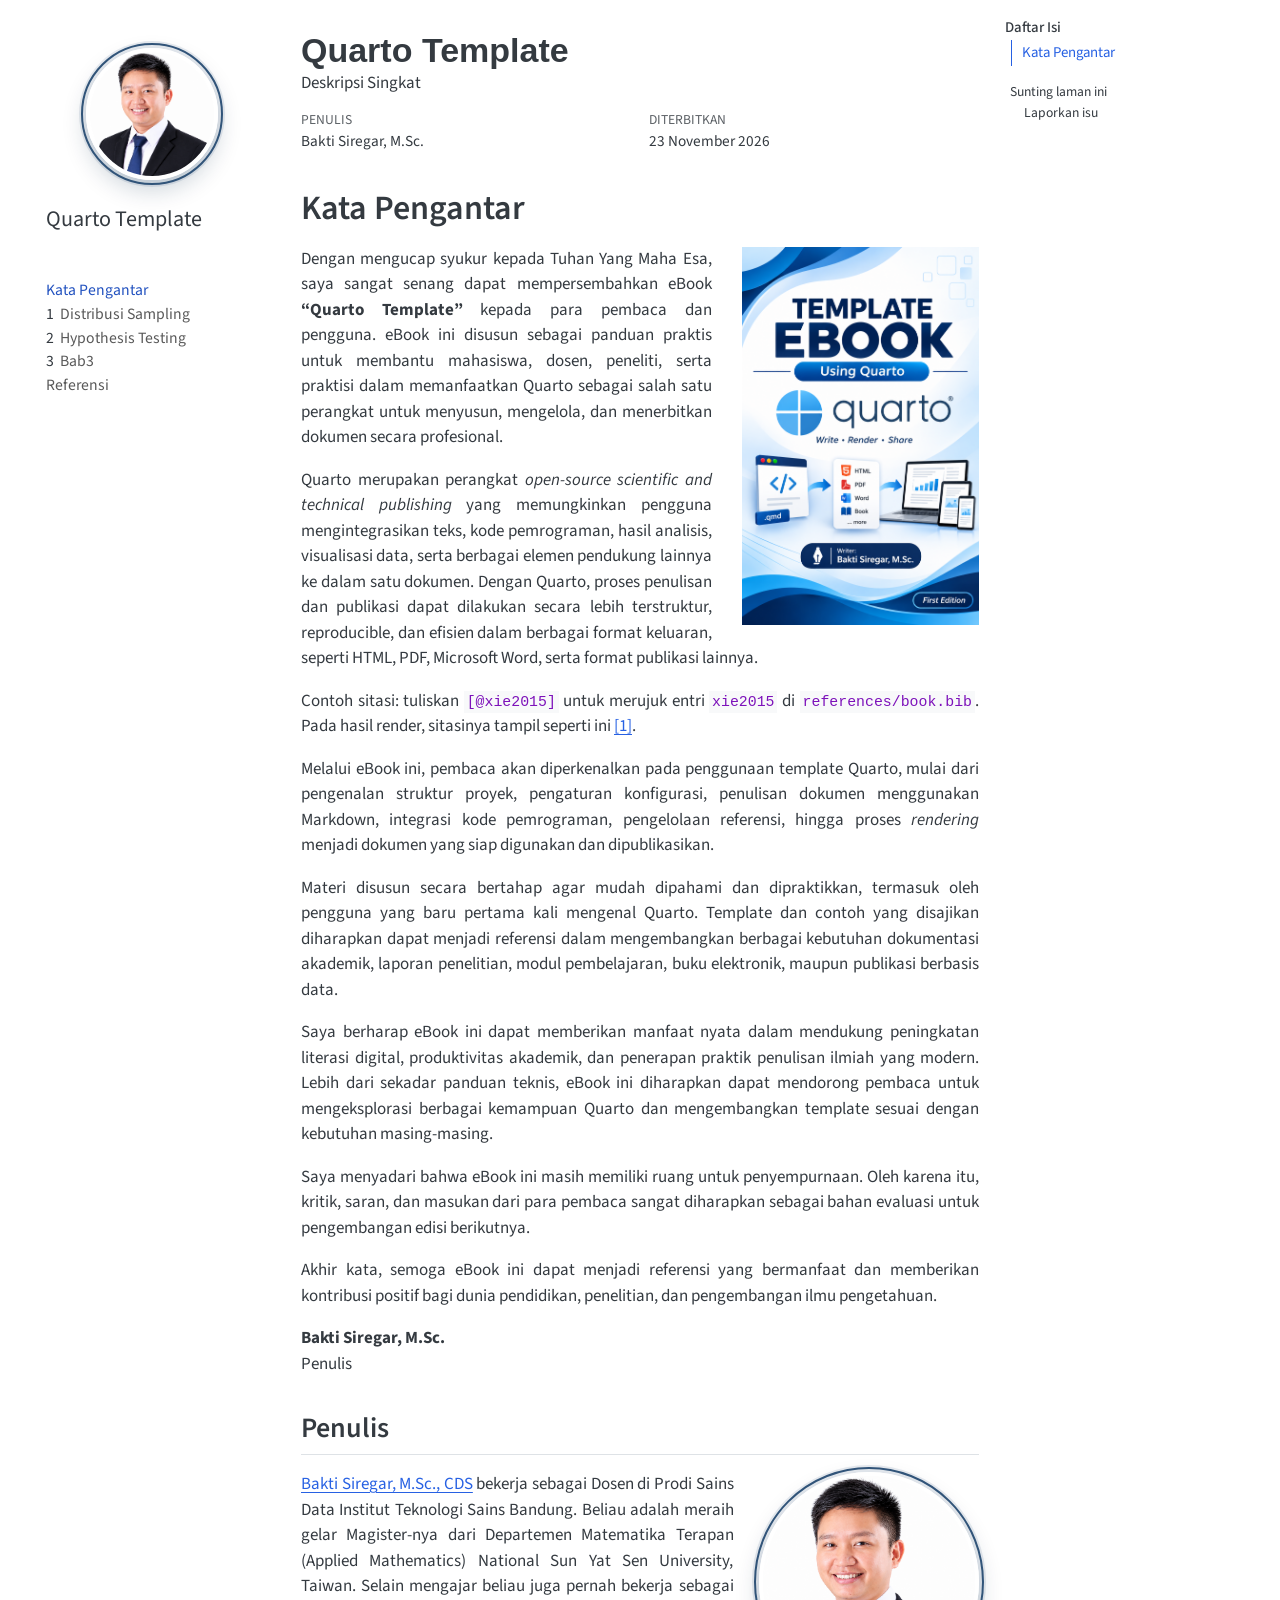
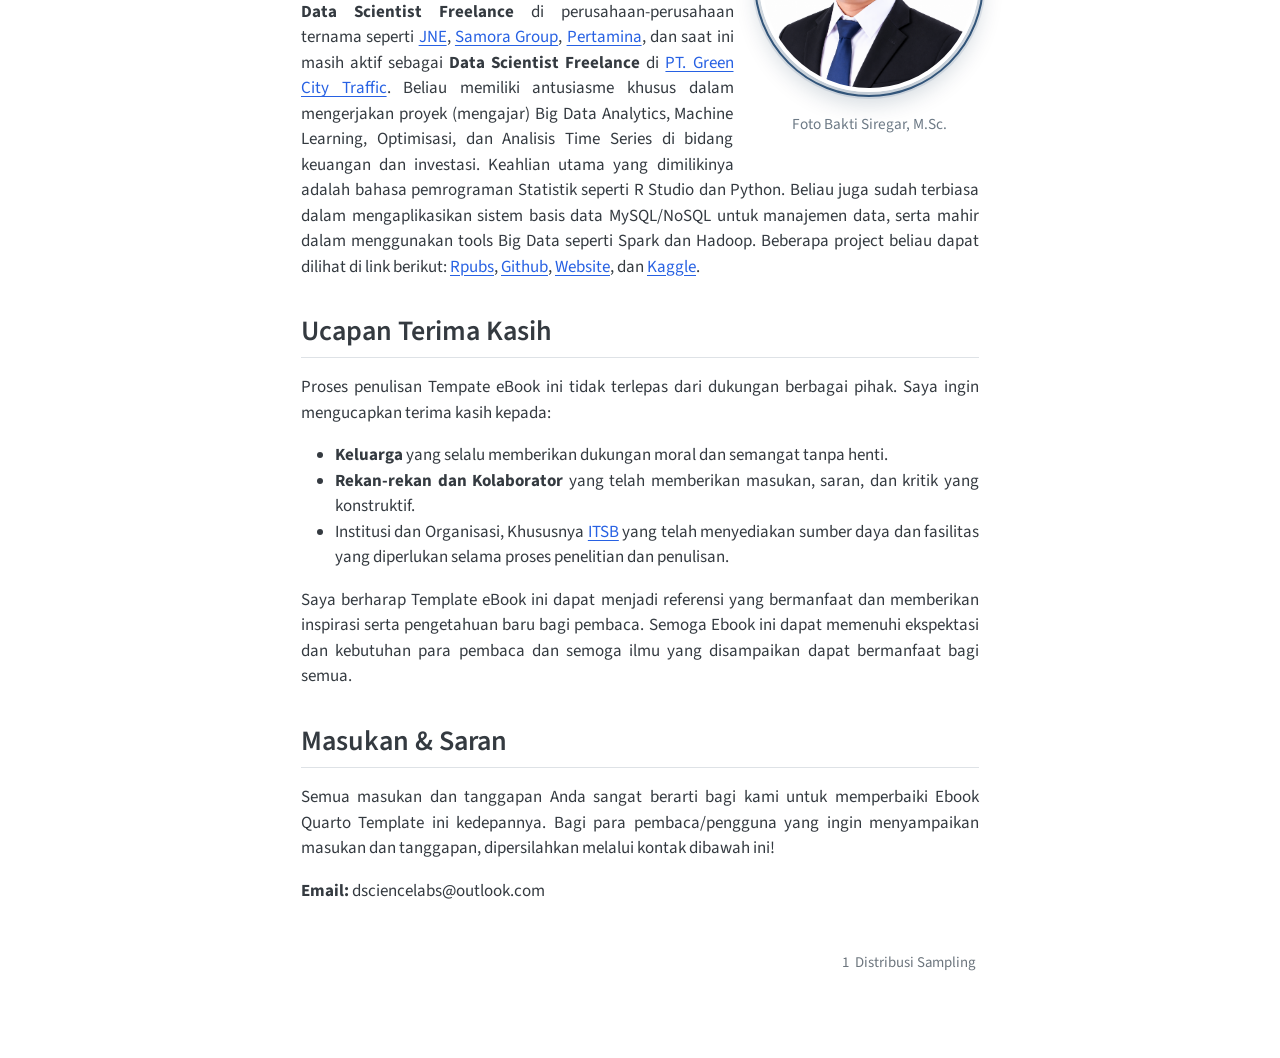
==== docs/index.html @ 9a5bd075 "Add EPUB download to sidebar Co-authored-by: Copilot <223556219+Copilot@users.noreply.github.com>" ====
<!DOCTYPE html>
<html xmlns="http://www.w3.org/1999/xhtml" lang="id" xml:lang="id"><head>

<meta charset="utf-8">
<meta name="generator" content="quarto-1.6.39">

<meta name="viewport" content="width=device-width, initial-scale=1.0, user-scalable=yes">

<meta name="author" content="Bakti Siregar, M.Sc.">
<meta name="dcterms.date" content="2026-11-23">
<meta name="description" content="Deskripsi Singkat">

<title>Quarto Template</title>
<style>
code{white-space: pre-wrap;}
span.smallcaps{font-variant: small-caps;}
div.columns{display: flex; gap: min(4vw, 1.5em);}
div.column{flex: auto; overflow-x: auto;}
div.hanging-indent{margin-left: 1.5em; text-indent: -1.5em;}
ul.task-list{list-style: none;}
ul.task-list li input[type="checkbox"] {
  width: 0.8em;
  margin: 0 0.8em 0.2em -1em; /* quarto-specific, see https://github.com/quarto-dev/quarto-cli/issues/4556 */ 
  vertical-align: middle;
}
/* CSS for citations */
div.csl-bib-body { }
div.csl-entry {
  clear: both;
  margin-bottom: 0em;
}
.hanging-indent div.csl-entry {
  margin-left:2em;
  text-indent:-2em;
}
div.csl-left-margin {
  min-width:2em;
  float:left;
}
div.csl-right-inline {
  margin-left:2em;
  padding-left:1em;
}
div.csl-indent {
  margin-left: 2em;
}</style>


<script src="site_libs/quarto-nav/quarto-nav.js"></script>
<script src="site_libs/quarto-nav/headroom.min.js"></script>
<script src="site_libs/clipboard/clipboard.min.js"></script>
<script src="site_libs/quarto-search/autocomplete.umd.js"></script>
<script src="site_libs/quarto-search/fuse.min.js"></script>
<script src="site_libs/quarto-search/quarto-search.js"></script>
<meta name="quarto:offset" content="./">
<link href="./chapters/bab-1.html" rel="next">
<script src="site_libs/quarto-html/quarto.js"></script>
<script src="site_libs/quarto-html/popper.min.js"></script>
<script src="site_libs/quarto-html/tippy.umd.min.js"></script>
<script src="site_libs/quarto-html/anchor.min.js"></script>
<link href="site_libs/quarto-html/tippy.css" rel="stylesheet">
<link href="site_libs/quarto-html/quarto-syntax-highlighting-e26003cea8cd680ca0c55a263523d882.css" rel="stylesheet" id="quarto-text-highlighting-styles">
<script src="site_libs/bootstrap/bootstrap.min.js"></script>
<link href="site_libs/bootstrap/bootstrap-icons.css" rel="stylesheet">
<link href="site_libs/bootstrap/bootstrap-626149efe8f5d16e1d391ba177679bf0.min.css" rel="stylesheet" append-hash="true" id="quarto-bootstrap" data-mode="light">
<script id="quarto-search-options" type="application/json">{
  "location": "sidebar",
  "copy-button": false,
  "collapse-after": 3,
  "panel-placement": "start",
  "type": "textbox",
  "limit": 50,
  "keyboard-shortcut": [
    "f",
    "/",
    "s"
  ],
  "show-item-context": false,
  "language": {
    "search-no-results-text": "Tidak ada hasil",
    "search-matching-documents-text": "dokumen cocok",
    "search-copy-link-title": "Salin tautan untuk mencari",
    "search-hide-matches-text": "Sembunyikan kecocokan lainnya",
    "search-more-match-text": "kecocokan lainnya di dokumen ini",
    "search-more-matches-text": "kecocokan lainnya di dokumen ini",
    "search-clear-button-title": "Hapus",
    "search-text-placeholder": "",
    "search-detached-cancel-button-title": "Batal",
    "search-submit-button-title": "Kirim",
    "search-label": "Mencari"
  }
}</script>
<style>html{ scroll-behavior: smooth; }</style>
<meta name="author" content="Bakti Siregar, M.Sc.">


<link rel="stylesheet" href="assets/style.css">
</head>

<body class="nav-sidebar floating">

<div id="quarto-search-results"></div>
  <header id="quarto-header" class="headroom fixed-top">
  <nav class="quarto-secondary-nav">
    <div class="container-fluid d-flex">
      <button type="button" class="quarto-btn-toggle btn" data-bs-toggle="collapse" role="button" data-bs-target=".quarto-sidebar-collapse-item" aria-controls="quarto-sidebar" aria-expanded="false" aria-label="Alihkan bilah sisi" onclick="if (window.quartoToggleHeadroom) { window.quartoToggleHeadroom(); }">
        <i class="bi bi-layout-text-sidebar-reverse"></i>
      </button>
        <nav class="quarto-page-breadcrumbs" aria-label="breadcrumb"><ol class="breadcrumb"><li class="breadcrumb-item"><a href="./index.html">Kata Pengantar</a></li></ol></nav>
        <a class="flex-grow-1" role="navigation" data-bs-toggle="collapse" data-bs-target=".quarto-sidebar-collapse-item" aria-controls="quarto-sidebar" aria-expanded="false" aria-label="Alihkan bilah sisi" onclick="if (window.quartoToggleHeadroom) { window.quartoToggleHeadroom(); }">      
        </a>
      <button type="button" class="btn quarto-search-button" aria-label="Mencari" onclick="window.quartoOpenSearch();">
        <i class="bi bi-search"></i>
      </button>
    </div>
  </nav>
</header>
<!-- content -->
<div id="quarto-content" class="quarto-container page-columns page-rows-contents page-layout-article">
<!-- sidebar -->
  <nav id="quarto-sidebar" class="sidebar collapse collapse-horizontal quarto-sidebar-collapse-item sidebar-navigation floating overflow-auto">
    <div class="pt-lg-2 mt-2 text-left sidebar-header">
    <div class="sidebar-title mb-0 py-0">
      <a href="./">Quarto Template</a> 
        <div class="sidebar-tools-main">
    <a href="https://github.com/pakardata1/ebook-template-quarto.git" title="Kode Sumber" class="quarto-navigation-tool px-1" aria-label="Kode Sumber"><i class="bi bi-github"></i></a>
    <div class="dropdown">
      <a href="" title="Download" id="quarto-navigation-tool-dropdown-0" class="quarto-navigation-tool dropdown-toggle px-1" data-bs-toggle="dropdown" aria-expanded="false" role="link" aria-label="Download"><i class="bi bi-download"></i></a>
      <ul class="dropdown-menu" aria-labelledby="quarto-navigation-tool-dropdown-0">
          <li>
            <a class="dropdown-item sidebar-tools-main-item" href="./Quarto-Template.pdf">
              <i class="bi bi-file-pdf pe-1"></i>
            Download PDF
            </a>
          </li>
          <li>
            <a class="dropdown-item sidebar-tools-main-item" href="./Quarto-Template.epub">
              <i class="bi bi-journal pe-1"></i>
            Download ePub
            </a>
          </li>
      </ul>
    </div>
</div>
    </div>
      </div>
        <div class="mt-2 flex-shrink-0 align-items-center">
        <div class="sidebar-search">
        <div id="quarto-search" class="" title="Mencari"></div>
        </div>
        </div>
    <div class="sidebar-menu-container"> 
    <ul class="list-unstyled mt-1">
        <li class="sidebar-item">
  <div class="sidebar-item-container"> 
  <a href="./index.html" class="sidebar-item-text sidebar-link active">
 <span class="menu-text">Kata Pengantar</span></a>
  </div>
</li>
        <li class="sidebar-item">
  <div class="sidebar-item-container"> 
  <a href="./chapters/bab-1.html" class="sidebar-item-text sidebar-link">
 <span class="menu-text"><span class="chapter-number">1</span>&nbsp; <span class="chapter-title">Distribusi Sampling</span></span></a>
  </div>
</li>
        <li class="sidebar-item">
  <div class="sidebar-item-container"> 
  <a href="./chapters/bab-2.html" class="sidebar-item-text sidebar-link">
 <span class="menu-text"><span class="chapter-number">2</span>&nbsp; <span class="chapter-title">Hypothesis Testing</span></span></a>
  </div>
</li>
        <li class="sidebar-item">
  <div class="sidebar-item-container"> 
  <a href="./chapters/bab-3.html" class="sidebar-item-text sidebar-link">
 <span class="menu-text"><span class="chapter-number">3</span>&nbsp; <span class="chapter-title">Bab3</span></span></a>
  </div>
</li>
        <li class="sidebar-item">
  <div class="sidebar-item-container"> 
  <a href="./references/referensi.html" class="sidebar-item-text sidebar-link">
 <span class="menu-text">Referensi</span></a>
  </div>
</li>
    </ul>
    </div>
</nav>
<div id="quarto-sidebar-glass" class="quarto-sidebar-collapse-item" data-bs-toggle="collapse" data-bs-target=".quarto-sidebar-collapse-item"></div>
<!-- margin-sidebar -->
    <div id="quarto-margin-sidebar" class="sidebar margin-sidebar">
        <nav id="TOC" role="doc-toc" class="toc-active">
    <h2 id="toc-title">Daftar Isi</h2>
   
  <ul>
  <li><a href="#kata-pengantar" id="toc-kata-pengantar" class="nav-link active" data-scroll-target="#kata-pengantar">Kata Pengantar</a>
  <ul class="collapse">
  <li><a href="#penulis" id="toc-penulis" class="nav-link" data-scroll-target="#penulis">Penulis</a></li>
  <li><a href="#ucapan-terima-kasih" id="toc-ucapan-terima-kasih" class="nav-link" data-scroll-target="#ucapan-terima-kasih">Ucapan Terima Kasih</a></li>
  <li><a href="#masukan-saran" id="toc-masukan-saran" class="nav-link" data-scroll-target="#masukan-saran">Masukan &amp; Saran</a></li>
  </ul></li>
  </ul>
<div class="toc-actions"><ul><li><a href="https://github.com/pakardata1/ebook-template-quarto.git/edit/main/index.qmd" class="toc-action"><i class="bi bi-github"></i>Sunting laman ini</a></li><li><a href="https://github.com/pakardata1/ebook-template-quarto.git/issues/new" class="toc-action"><i class="bi empty"></i>Laporkan isu</a></li></ul></div></nav>
    </div>
<!-- main -->
<main class="content" id="quarto-document-content">

<header id="title-block-header" class="quarto-title-block default">
<div class="quarto-title">
<h1 class="title">Quarto Template</h1>
</div>

<div>
  <div class="description">
    Deskripsi Singkat
  </div>
</div>


<div class="quarto-title-meta">

    <div>
    <div class="quarto-title-meta-heading">Penulis</div>
    <div class="quarto-title-meta-contents">
             <p>Bakti Siregar, M.Sc. </p>
          </div>
  </div>
    
    <div>
    <div class="quarto-title-meta-heading">Diterbitkan</div>
    <div class="quarto-title-meta-contents">
      <p class="date">23 November 2026</p>
    </div>
  </div>
  
    
  </div>
  


</header>



<section id="kata-pengantar" class="level1 unnumbered">
<h1 class="unnumbered">Kata Pengantar</h1><p><img src="images/Cover.png" title="Quarto Template" class="quarto-cover-image img-fluid"></p>
<p>Dengan mengucap syukur kepada Tuhan Yang Maha Esa, saya sangat senang dapat mempersembahkan eBook <strong>“Quarto Template”</strong> kepada para pembaca dan pengguna. eBook ini disusun sebagai panduan praktis untuk membantu mahasiswa, dosen, peneliti, serta praktisi dalam memanfaatkan Quarto sebagai salah satu perangkat untuk menyusun, mengelola, dan menerbitkan dokumen secara profesional.</p>
<p>Quarto merupakan perangkat <em>open-source scientific and technical publishing</em> yang memungkinkan pengguna mengintegrasikan teks, kode pemrograman, hasil analisis, visualisasi data, serta berbagai elemen pendukung lainnya ke dalam satu dokumen. Dengan Quarto, proses penulisan dan publikasi dapat dilakukan secara lebih terstruktur, reproducible, dan efisien dalam berbagai format keluaran, seperti HTML, PDF, Microsoft Word, serta format publikasi lainnya.</p>
<p>Contoh sitasi: tuliskan <code>[@xie2015]</code> untuk merujuk entri <code>xie2015</code> di <code>references/book.bib</code>. Pada hasil render, sitasinya tampil seperti ini <a href="./references/referensi.html#ref-xie2015"><span class="citation" data-cites="xie2015"><span>[1]</span></span></a>.</p>
<p>Melalui eBook ini, pembaca akan diperkenalkan pada penggunaan template Quarto, mulai dari pengenalan struktur proyek, pengaturan konfigurasi, penulisan dokumen menggunakan Markdown, integrasi kode pemrograman, pengelolaan referensi, hingga proses <em>rendering</em> menjadi dokumen yang siap digunakan dan dipublikasikan.</p>
<p>Materi disusun secara bertahap agar mudah dipahami dan dipraktikkan, termasuk oleh pengguna yang baru pertama kali mengenal Quarto. Template dan contoh yang disajikan diharapkan dapat menjadi referensi dalam mengembangkan berbagai kebutuhan dokumentasi akademik, laporan penelitian, modul pembelajaran, buku elektronik, maupun publikasi berbasis data.</p>
<p>Saya berharap eBook ini dapat memberikan manfaat nyata dalam mendukung peningkatan literasi digital, produktivitas akademik, dan penerapan praktik penulisan ilmiah yang modern. Lebih dari sekadar panduan teknis, eBook ini diharapkan dapat mendorong pembaca untuk mengeksplorasi berbagai kemampuan Quarto dan mengembangkan template sesuai dengan kebutuhan masing-masing.</p>
<p>Saya menyadari bahwa eBook ini masih memiliki ruang untuk penyempurnaan. Oleh karena itu, kritik, saran, dan masukan dari para pembaca sangat diharapkan sebagai bahan evaluasi untuk pengembangan edisi berikutnya.</p>
<p>Akhir kata, semoga eBook ini dapat menjadi referensi yang bermanfaat dan memberikan kontribusi positif bagi dunia pendidikan, penelitian, dan pengembangan ilmu pengetahuan.</p>
<p><strong>Bakti Siregar, M.Sc.</strong><br>
Penulis</p>
<section id="penulis" class="level2">
<h2 class="anchored" data-anchor-id="penulis">Penulis</h2>
<div class="quarto-figure quarto-figure-right">
<figure class="figure">
<p><img src="images/author/Bakti.png" class="author-portrait img-fluid figure-img" style="width:1.5in"></p>
<figcaption>Foto Bakti Siregar, M.Sc.</figcaption>
</figure>
</div>
<p><strong><a href="https://www.linkedin.com/in/dsciencelabs/">Bakti Siregar, M.Sc., CDS</a></strong> bekerja sebagai Dosen di Prodi Sains Data Institut Teknologi Sains Bandung. Beliau adalah meraih gelar Magister-nya dari Departemen Matematika Terapan (Applied Mathematics) National Sun Yat Sen University, Taiwan. Selain mengajar beliau juga pernah bekerja sebagai <strong>Data Scientist Freelance</strong> di perusahaan-perusahaan ternama seperti <a href="https://www.jne.co.id/id/beranda">JNE</a>, <a href="https://www.samoragroup.co.id/home/en">Samora Group</a>, <a href="https://www.pertamina.com/">Pertamina</a>, dan saat ini masih aktif sebagai <strong>Data Scientist Freelance</strong> di <a href="PT. Green City Traffic">PT. Green City Traffic</a>. Beliau memiliki antusiasme khusus dalam mengerjakan proyek (mengajar) Big Data Analytics, Machine Learning, Optimisasi, dan Analisis Time Series di bidang keuangan dan investasi. Keahlian utama yang dimilikinya adalah bahasa pemrograman Statistik seperti R Studio dan Python. Beliau juga sudah terbiasa dalam mengaplikasikan sistem basis data MySQL/NoSQL untuk manajemen data, serta mahir dalam menggunakan tools Big Data seperti Spark dan Hadoop. Beberapa project beliau dapat dilihat di link berikut: <a href="https://rpubs.com/dsciencelabs">Rpubs</a>, <a href="https://github.com/dsciencelabs">Github</a>, <a href="https://dsciencelabs.github.io/web/index.html">Website</a>, dan <a href="https://www.kaggle.com/baktisiregar/code">Kaggle</a>.</p>
</section>
<section id="ucapan-terima-kasih" class="level2">
<h2 class="anchored" data-anchor-id="ucapan-terima-kasih">Ucapan Terima Kasih</h2>
<p>Proses penulisan Tempate eBook ini tidak terlepas dari dukungan berbagai pihak. Saya ingin mengucapkan terima kasih kepada:</p>
<ul>
<li><strong>Keluarga</strong> yang selalu memberikan dukungan moral dan semangat tanpa henti.</li>
<li><strong>Rekan-rekan dan Kolaborator</strong> yang telah memberikan masukan, saran, dan kritik yang konstruktif.</li>
<li>Institusi dan Organisasi, Khususnya <strong><a href="https://itsb.ac.id/">ITSB</a></strong> yang telah menyediakan sumber daya dan fasilitas yang diperlukan selama proses penelitian dan penulisan.</li>
</ul>
<p>Saya berharap Template eBook ini dapat menjadi referensi yang bermanfaat dan memberikan inspirasi serta pengetahuan baru bagi pembaca. Semoga Ebook ini dapat memenuhi ekspektasi dan kebutuhan para pembaca dan semoga ilmu yang disampaikan dapat bermanfaat bagi semua.</p>
</section>
<section id="masukan-saran" class="level2">
<h2 class="anchored" data-anchor-id="masukan-saran">Masukan &amp; Saran</h2>
<p>Semua masukan dan tanggapan Anda sangat berarti bagi kami untuk memperbaiki Ebook Quarto Template ini kedepannya. Bagi para pembaca/pengguna yang ingin menyampaikan masukan dan tanggapan, dipersilahkan melalui kontak dibawah ini!</p>
<p><strong>Email:</strong> dsciencelabs@outlook.com</p>


<div id="refs" class="references csl-bib-body" data-entry-spacing="0" role="list" style="display: none">
<div id="ref-xie2015" class="csl-entry" role="listitem">
<div class="csl-left-margin">[1] </div><div class="csl-right-inline">Y. Xie, <em><a href="http://yihui.name/knitr/">Dynamic Documents with <span>R</span> and knitr</a></em>, 2nd ed. Boca Raton, Florida: Chapman; Hall/CRC, 2015.</div>
</div>
</div>
</section>
</section>

</main> <!-- /main -->
<script id="quarto-html-after-body" type="application/javascript">
window.document.addEventListener("DOMContentLoaded", function (event) {
  const toggleBodyColorMode = (bsSheetEl) => {
    const mode = bsSheetEl.getAttribute("data-mode");
    const bodyEl = window.document.querySelector("body");
    if (mode === "dark") {
      bodyEl.classList.add("quarto-dark");
      bodyEl.classList.remove("quarto-light");
    } else {
      bodyEl.classList.add("quarto-light");
      bodyEl.classList.remove("quarto-dark");
    }
  }
  const toggleBodyColorPrimary = () => {
    const bsSheetEl = window.document.querySelector("link#quarto-bootstrap");
    if (bsSheetEl) {
      toggleBodyColorMode(bsSheetEl);
    }
  }
  toggleBodyColorPrimary();  
  const icon = "";
  const anchorJS = new window.AnchorJS();
  anchorJS.options = {
    placement: 'right',
    icon: icon
  };
  anchorJS.add('.anchored');
  const isCodeAnnotation = (el) => {
    for (const clz of el.classList) {
      if (clz.startsWith('code-annotation-')) {                     
        return true;
      }
    }
    return false;
  }
  const onCopySuccess = function(e) {
    // button target
    const button = e.trigger;
    // don't keep focus
    button.blur();
    // flash "checked"
    button.classList.add('code-copy-button-checked');
    var currentTitle = button.getAttribute("title");
    button.setAttribute("title", "Disalin!");
    let tooltip;
    if (window.bootstrap) {
      button.setAttribute("data-bs-toggle", "tooltip");
      button.setAttribute("data-bs-placement", "left");
      button.setAttribute("data-bs-title", "Disalin!");
      tooltip = new bootstrap.Tooltip(button, 
        { trigger: "manual", 
          customClass: "code-copy-button-tooltip",
          offset: [0, -8]});
      tooltip.show();    
    }
    setTimeout(function() {
      if (tooltip) {
        tooltip.hide();
        button.removeAttribute("data-bs-title");
        button.removeAttribute("data-bs-toggle");
        button.removeAttribute("data-bs-placement");
      }
      button.setAttribute("title", currentTitle);
      button.classList.remove('code-copy-button-checked');
    }, 1000);
    // clear code selection
    e.clearSelection();
  }
  const getTextToCopy = function(trigger) {
      const codeEl = trigger.previousElementSibling.cloneNode(true);
      for (const childEl of codeEl.children) {
        if (isCodeAnnotation(childEl)) {
          childEl.remove();
        }
      }
      return codeEl.innerText;
  }
  const clipboard = new window.ClipboardJS('.code-copy-button:not([data-in-quarto-modal])', {
    text: getTextToCopy
  });
  clipboard.on('success', onCopySuccess);
  if (window.document.getElementById('quarto-embedded-source-code-modal')) {
    const clipboardModal = new window.ClipboardJS('.code-copy-button[data-in-quarto-modal]', {
      text: getTextToCopy,
      container: window.document.getElementById('quarto-embedded-source-code-modal')
    });
    clipboardModal.on('success', onCopySuccess);
  }
    var localhostRegex = new RegExp(/^(?:http|https):\/\/localhost\:?[0-9]*\//);
    var mailtoRegex = new RegExp(/^mailto:/);
      var filterRegex = new RegExp('/' + window.location.host + '/');
    var isInternal = (href) => {
        return filterRegex.test(href) || localhostRegex.test(href) || mailtoRegex.test(href);
    }
    // Inspect non-navigation links and adorn them if external
 	var links = window.document.querySelectorAll('a[href]:not(.nav-link):not(.navbar-brand):not(.toc-action):not(.sidebar-link):not(.sidebar-item-toggle):not(.pagination-link):not(.no-external):not([aria-hidden]):not(.dropdown-item):not(.quarto-navigation-tool):not(.about-link)');
    for (var i=0; i<links.length; i++) {
      const link = links[i];
      if (!isInternal(link.href)) {
        // undo the damage that might have been done by quarto-nav.js in the case of
        // links that we want to consider external
        if (link.dataset.originalHref !== undefined) {
          link.href = link.dataset.originalHref;
        }
          // target, if specified
          link.setAttribute("target", "_blank");
          if (link.getAttribute("rel") === null) {
            link.setAttribute("rel", "noopener");
          }
      }
    }
  function tippyHover(el, contentFn, onTriggerFn, onUntriggerFn) {
    const config = {
      allowHTML: true,
      maxWidth: 500,
      delay: 100,
      arrow: false,
      appendTo: function(el) {
          return el.parentElement;
      },
      interactive: true,
      interactiveBorder: 10,
      theme: 'quarto',
      placement: 'bottom-start',
    };
    if (contentFn) {
      config.content = contentFn;
    }
    if (onTriggerFn) {
      config.onTrigger = onTriggerFn;
    }
    if (onUntriggerFn) {
      config.onUntrigger = onUntriggerFn;
    }
    window.tippy(el, config); 
  }
  const noterefs = window.document.querySelectorAll('a[role="doc-noteref"]');
  for (var i=0; i<noterefs.length; i++) {
    const ref = noterefs[i];
    tippyHover(ref, function() {
      // use id or data attribute instead here
      let href = ref.getAttribute('data-footnote-href') || ref.getAttribute('href');
      try { href = new URL(href).hash; } catch {}
      const id = href.replace(/^#\/?/, "");
      const note = window.document.getElementById(id);
      if (note) {
        return note.innerHTML;
      } else {
        return "";
      }
    });
  }
  const xrefs = window.document.querySelectorAll('a.quarto-xref');
  const processXRef = (id, note) => {
    // Strip column container classes
    const stripColumnClz = (el) => {
      el.classList.remove("page-full", "page-columns");
      if (el.children) {
        for (const child of el.children) {
          stripColumnClz(child);
        }
      }
    }
    stripColumnClz(note)
    if (id === null || id.startsWith('sec-')) {
      // Special case sections, only their first couple elements
      const container = document.createElement("div");
      if (note.children && note.children.length > 2) {
        container.appendChild(note.children[0].cloneNode(true));
        for (let i = 1; i < note.children.length; i++) {
          const child = note.children[i];
          if (child.tagName === "P" && child.innerText === "") {
            continue;
          } else {
            container.appendChild(child.cloneNode(true));
            break;
          }
        }
        if (window.Quarto?.typesetMath) {
          window.Quarto.typesetMath(container);
        }
        return container.innerHTML
      } else {
        if (window.Quarto?.typesetMath) {
          window.Quarto.typesetMath(note);
        }
        return note.innerHTML;
      }
    } else {
      // Remove any anchor links if they are present
      const anchorLink = note.querySelector('a.anchorjs-link');
      if (anchorLink) {
        anchorLink.remove();
      }
      if (window.Quarto?.typesetMath) {
        window.Quarto.typesetMath(note);
      }
      if (note.classList.contains("callout")) {
        return note.outerHTML;
      } else {
        return note.innerHTML;
      }
    }
  }
  for (var i=0; i<xrefs.length; i++) {
    const xref = xrefs[i];
    tippyHover(xref, undefined, function(instance) {
      instance.disable();
      let url = xref.getAttribute('href');
      let hash = undefined; 
      if (url.startsWith('#')) {
        hash = url;
      } else {
        try { hash = new URL(url).hash; } catch {}
      }
      if (hash) {
        const id = hash.replace(/^#\/?/, "");
        const note = window.document.getElementById(id);
        if (note !== null) {
          try {
            const html = processXRef(id, note.cloneNode(true));
            instance.setContent(html);
          } finally {
            instance.enable();
            instance.show();
          }
        } else {
          // See if we can fetch this
          fetch(url.split('#')[0])
          .then(res => res.text())
          .then(html => {
            const parser = new DOMParser();
            const htmlDoc = parser.parseFromString(html, "text/html");
            const note = htmlDoc.getElementById(id);
            if (note !== null) {
              const html = processXRef(id, note);
              instance.setContent(html);
            } 
          }).finally(() => {
            instance.enable();
            instance.show();
          });
        }
      } else {
        // See if we can fetch a full url (with no hash to target)
        // This is a special case and we should probably do some content thinning / targeting
        fetch(url)
        .then(res => res.text())
        .then(html => {
          const parser = new DOMParser();
          const htmlDoc = parser.parseFromString(html, "text/html");
          const note = htmlDoc.querySelector('main.content');
          if (note !== null) {
            // This should only happen for chapter cross references
            // (since there is no id in the URL)
            // remove the first header
            if (note.children.length > 0 && note.children[0].tagName === "HEADER") {
              note.children[0].remove();
            }
            const html = processXRef(null, note);
            instance.setContent(html);
          } 
        }).finally(() => {
          instance.enable();
          instance.show();
        });
      }
    }, function(instance) {
    });
  }
      let selectedAnnoteEl;
      const selectorForAnnotation = ( cell, annotation) => {
        let cellAttr = 'data-code-cell="' + cell + '"';
        let lineAttr = 'data-code-annotation="' +  annotation + '"';
        const selector = 'span[' + cellAttr + '][' + lineAttr + ']';
        return selector;
      }
      const selectCodeLines = (annoteEl) => {
        const doc = window.document;
        const targetCell = annoteEl.getAttribute("data-target-cell");
        const targetAnnotation = annoteEl.getAttribute("data-target-annotation");
        const annoteSpan = window.document.querySelector(selectorForAnnotation(targetCell, targetAnnotation));
        const lines = annoteSpan.getAttribute("data-code-lines").split(",");
        const lineIds = lines.map((line) => {
          return targetCell + "-" + line;
        })
        let top = null;
        let height = null;
        let parent = null;
        if (lineIds.length > 0) {
            //compute the position of the single el (top and bottom and make a div)
            const el = window.document.getElementById(lineIds[0]);
            top = el.offsetTop;
            height = el.offsetHeight;
            parent = el.parentElement.parentElement;
          if (lineIds.length > 1) {
            const lastEl = window.document.getElementById(lineIds[lineIds.length - 1]);
            const bottom = lastEl.offsetTop + lastEl.offsetHeight;
            height = bottom - top;
          }
          if (top !== null && height !== null && parent !== null) {
            // cook up a div (if necessary) and position it 
            let div = window.document.getElementById("code-annotation-line-highlight");
            if (div === null) {
              div = window.document.createElement("div");
              div.setAttribute("id", "code-annotation-line-highlight");
              div.style.position = 'absolute';
              parent.appendChild(div);
            }
            div.style.top = top - 2 + "px";
            div.style.height = height + 4 + "px";
            div.style.left = 0;
            let gutterDiv = window.document.getElementById("code-annotation-line-highlight-gutter");
            if (gutterDiv === null) {
              gutterDiv = window.document.createElement("div");
              gutterDiv.setAttribute("id", "code-annotation-line-highlight-gutter");
              gutterDiv.style.position = 'absolute';
              const codeCell = window.document.getElementById(targetCell);
              const gutter = codeCell.querySelector('.code-annotation-gutter');
              gutter.appendChild(gutterDiv);
            }
            gutterDiv.style.top = top - 2 + "px";
            gutterDiv.style.height = height + 4 + "px";
          }
          selectedAnnoteEl = annoteEl;
        }
      };
      const unselectCodeLines = () => {
        const elementsIds = ["code-annotation-line-highlight", "code-annotation-line-highlight-gutter"];
        elementsIds.forEach((elId) => {
          const div = window.document.getElementById(elId);
          if (div) {
            div.remove();
          }
        });
        selectedAnnoteEl = undefined;
      };
        // Handle positioning of the toggle
    window.addEventListener(
      "resize",
      throttle(() => {
        elRect = undefined;
        if (selectedAnnoteEl) {
          selectCodeLines(selectedAnnoteEl);
        }
      }, 10)
    );
    function throttle(fn, ms) {
    let throttle = false;
    let timer;
      return (...args) => {
        if(!throttle) { // first call gets through
            fn.apply(this, args);
            throttle = true;
        } else { // all the others get throttled
            if(timer) clearTimeout(timer); // cancel #2
            timer = setTimeout(() => {
              fn.apply(this, args);
              timer = throttle = false;
            }, ms);
        }
      };
    }
      // Attach click handler to the DT
      const annoteDls = window.document.querySelectorAll('dt[data-target-cell]');
      for (const annoteDlNode of annoteDls) {
        annoteDlNode.addEventListener('click', (event) => {
          const clickedEl = event.target;
          if (clickedEl !== selectedAnnoteEl) {
            unselectCodeLines();
            const activeEl = window.document.querySelector('dt[data-target-cell].code-annotation-active');
            if (activeEl) {
              activeEl.classList.remove('code-annotation-active');
            }
            selectCodeLines(clickedEl);
            clickedEl.classList.add('code-annotation-active');
          } else {
            // Unselect the line
            unselectCodeLines();
            clickedEl.classList.remove('code-annotation-active');
          }
        });
      }
  const findCites = (el) => {
    const parentEl = el.parentElement;
    if (parentEl) {
      const cites = parentEl.dataset.cites;
      if (cites) {
        return {
          el,
          cites: cites.split(' ')
        };
      } else {
        return findCites(el.parentElement)
      }
    } else {
      return undefined;
    }
  };
  var bibliorefs = window.document.querySelectorAll('a[role="doc-biblioref"]');
  for (var i=0; i<bibliorefs.length; i++) {
    const ref = bibliorefs[i];
    const citeInfo = findCites(ref);
    if (citeInfo) {
      tippyHover(citeInfo.el, function() {
        var popup = window.document.createElement('div');
        citeInfo.cites.forEach(function(cite) {
          var citeDiv = window.document.createElement('div');
          citeDiv.classList.add('hanging-indent');
          citeDiv.classList.add('csl-entry');
          var biblioDiv = window.document.getElementById('ref-' + cite);
          if (biblioDiv) {
            citeDiv.innerHTML = biblioDiv.innerHTML;
          }
          popup.appendChild(citeDiv);
        });
        return popup.innerHTML;
      });
    }
  }
});
</script>
<nav class="page-navigation">
  <div class="nav-page nav-page-previous">
  </div>
  <div class="nav-page nav-page-next">
      <a href="./chapters/bab-1.html" class="pagination-link" aria-label="Distribusi Sampling">
        <span class="nav-page-text"><span class="chapter-number">1</span>&nbsp; <span class="chapter-title">Distribusi Sampling</span></span> <i class="bi bi-arrow-right-short"></i>
      </a>
  </div>
</nav>
</div> <!-- /content -->




<footer class="footer"><div class="nav-footer"><div class="nav-footer-center"><div class="toc-actions d-sm-block d-md-none"><ul><li><a href="https://github.com/pakardata1/ebook-template-quarto.git/edit/main/index.qmd" class="toc-action"><i class="bi bi-github"></i>Sunting laman ini</a></li><li><a href="https://github.com/pakardata1/ebook-template-quarto.git/issues/new" class="toc-action"><i class="bi empty"></i>Laporkan isu</a></li></ul></div></div></div></footer><script src="site_libs/quarto-html/zenscroll-min.js"></script>
</body></html>
---- docs/site_libs/quarto-html/tippy.css ----
.tippy-box[data-animation=fade][data-state=hidden]{opacity:0}[data-tippy-root]{max-width:calc(100vw - 10px)}.tippy-box{position:relative;background-color:#333;color:#fff;border-radius:4px;font-size:14px;line-height:1.4;white-space:normal;outline:0;transition-property:transform,visibility,opacity}.tippy-box[data-placement^=top]>.tippy-arrow{bottom:0}.tippy-box[data-placement^=top]>.tippy-arrow:before{bottom:-7px;left:0;border-width:8px 8px 0;border-top-color:initial;transform-origin:center top}.tippy-box[data-placement^=bottom]>.tippy-arrow{top:0}.tippy-box[data-placement^=bottom]>.tippy-arrow:before{top:-7px;left:0;border-width:0 8px 8px;border-bottom-color:initial;transform-origin:center bottom}.tippy-box[data-placement^=left]>.tippy-arrow{right:0}.tippy-box[data-placement^=left]>.tippy-arrow:before{border-width:8px 0 8px 8px;border-left-color:initial;right:-7px;transform-origin:center left}.tippy-box[data-placement^=right]>.tippy-arrow{left:0}.tippy-box[data-placement^=right]>.tippy-arrow:before{left:-7px;border-width:8px 8px 8px 0;border-right-color:initial;transform-origin:center right}.tippy-box[data-inertia][data-state=visible]{transition-timing-function:cubic-bezier(.54,1.5,.38,1.11)}.tippy-arrow{width:16px;height:16px;color:#333}.tippy-arrow:before{content:"";position:absolute;border-color:transparent;border-style:solid}.tippy-content{position:relative;padding:5px 9px;z-index:1}
---- docs/site_libs/quarto-html/quarto-syntax-highlighting-e26003cea8cd680ca0c55a263523d882.css ----
/* quarto syntax highlight colors */
:root {
  --quarto-hl-ot-color: #003B4F;
  --quarto-hl-at-color: #657422;
  --quarto-hl-ss-color: #20794D;
  --quarto-hl-an-color: #5E5E5E;
  --quarto-hl-fu-color: #4758AB;
  --quarto-hl-st-color: #20794D;
  --quarto-hl-cf-color: #003B4F;
  --quarto-hl-op-color: #5E5E5E;
  --quarto-hl-er-color: #AD0000;
  --quarto-hl-bn-color: #AD0000;
  --quarto-hl-al-color: #AD0000;
  --quarto-hl-va-color: #111111;
  --quarto-hl-bu-color: inherit;
  --quarto-hl-ex-color: inherit;
  --quarto-hl-pp-color: #AD0000;
  --quarto-hl-in-color: #5E5E5E;
  --quarto-hl-vs-color: #20794D;
  --quarto-hl-wa-color: #5E5E5E;
  --quarto-hl-do-color: #5E5E5E;
  --quarto-hl-im-color: #00769E;
  --quarto-hl-ch-color: #20794D;
  --quarto-hl-dt-color: #AD0000;
  --quarto-hl-fl-color: #AD0000;
  --quarto-hl-co-color: #5E5E5E;
  --quarto-hl-cv-color: #5E5E5E;
  --quarto-hl-cn-color: #8f5902;
  --quarto-hl-sc-color: #5E5E5E;
  --quarto-hl-dv-color: #AD0000;
  --quarto-hl-kw-color: #003B4F;
}

/* other quarto variables */
:root {
  --quarto-font-monospace: SFMono-Regular, Menlo, Monaco, Consolas, "Liberation Mono", "Courier New", monospace;
}

pre > code.sourceCode > span {
  color: #003B4F;
}

code span {
  color: #003B4F;
}

code.sourceCode > span {
  color: #003B4F;
}

div.sourceCode,
div.sourceCode pre.sourceCode {
  color: #003B4F;
}

code span.ot {
  color: #003B4F;
  font-style: inherit;
}

code span.at {
  color: #657422;
  font-style: inherit;
}

code span.ss {
  color: #20794D;
  font-style: inherit;
}

code span.an {
  color: #5E5E5E;
  font-style: inherit;
}

code span.fu {
  color: #4758AB;
  font-style: inherit;
}

code span.st {
  color: #20794D;
  font-style: inherit;
}

code span.cf {
  color: #003B4F;
  font-weight: bold;
  font-style: inherit;
}

code span.op {
  color: #5E5E5E;
  font-style: inherit;
}

code span.er {
  color: #AD0000;
  font-style: inherit;
}

code span.bn {
  color: #AD0000;
  font-style: inherit;
}

code span.al {
  color: #AD0000;
  font-style: inherit;
}

code span.va {
  color: #111111;
  font-style: inherit;
}

code span.bu {
  font-style: inherit;
}

code span.ex {
  font-style: inherit;
}

code span.pp {
  color: #AD0000;
  font-style: inherit;
}

code span.in {
  color: #5E5E5E;
  font-style: inherit;
}

code span.vs {
  color: #20794D;
  font-style: inherit;
}

code span.wa {
  color: #5E5E5E;
  font-style: italic;
}

code span.do {
  color: #5E5E5E;
  font-style: italic;
}

code span.im {
  color: #00769E;
  font-style: inherit;
}

code span.ch {
  color: #20794D;
  font-style: inherit;
}

code span.dt {
  color: #AD0000;
  font-style: inherit;
}

code span.fl {
  color: #AD0000;
  font-style: inherit;
}

code span.co {
  color: #5E5E5E;
  font-style: inherit;
}

code span.cv {
  color: #5E5E5E;
  font-style: italic;
}

code span.cn {
  color: #8f5902;
  font-style: inherit;
}

code span.sc {
  color: #5E5E5E;
  font-style: inherit;
}

code span.dv {
  color: #AD0000;
  font-style: inherit;
}

code span.kw {
  color: #003B4F;
  font-weight: bold;
  font-style: inherit;
}

.prevent-inlining {
  content: "</";
}

/*# sourceMappingURL=e90e9ab646ea9b1aaa61e089606e0f97.css.map */
---- docs/assets/style.css ----
p.caption {
  color: #777;
  margin-top: 10px;
}
p code {
  white-space: inherit;
}
pre {
  word-break: normal;
  word-wrap: normal;
}
pre code {
  white-space: inherit;
}


/* TOC */

.book .book-summary {
    position: absolute;
    top: 0;
    left: -300px;
    bottom: 0;
    z-index: 1;
    width: 300px;
    color: #FFFFFF;
    background: #315479;
    border-right: 1px solid rgba(0,0,0,.15);
}

.book .book-summary ul.summary li a, .book .book-summary ul.summary li span {
    margin: 5px 5px 5px 5px;
    display: block;
    padding: 10px 20px 10px 20px;
    color: #FFFFFF;
    background: 0 0;
    text-overflow: ellipsis;
    overflow: hidden;
    white-space: nowrap;
    position: relative;
}

.book .book-summary ul.summary li.active>a {
    padding-left: 5px;
    border-radius: 10px 10px 10px 10px;
    color: #FFFFFF;
    font-weight: bold;
    background: rgba(243,242,242,.35);
    text-decoration: none;
}

.book .book-summary ul.summary li a:hover {
    padding-left: 5px;
    border-radius: 10px 10px 10px 10px;
    font-weight: bold;
    color: #FFFFFF;
    background: rgba(243,242,242,.40);
    text-decoration: none;
}

/* Tables */

td, tr, th {
    color:white !important;
    background-color: transparent !important;
}

table {
    border-radius: 10px 10px 10px 10px;
    color:white !important;
    background-color: rgb(78, 92, 104) !important;
    padding: 6px 13px;
    border: 1px solid #f0f0f0;
}


caption {
    color:black;
}


/* source code copy button */
.copy {
  width: inherit;
  background-color: #e2e2e2 ;
  border: none;
  border-radius: 2px;
  float: right;
  font-size: 60%;
  padding: 4px 4px 4px 4px;
  margin-left:5px;
}

.download {
  width: inherit;
  background-color: #e2e2e2 ;
  border: none;
  border-radius: 2px;
  float: right;
  font-size: 60%;
  padding: 4px 4px 4px 4px;
}

.book .book-header.fixed {
  font-family: 'Pacifico', sans-serif;
  background-color:#F2F2F2;
}

.title {
  font-family: 'Pacifico', sans-serif;  
}

.book .book-summary {
  font-family:'PT Sans', sans-serif;
}

.book.font-family-0 {
    font-family: 'Source Sans Pro', arial, sans-serif;
}

/*
.book .book-body .page-wrapper .page-inner {
  max-width: 980px !important;
}
*/


body {
  text-align: justify
}

#quarto-sidebar .sidebar-header::before {
  content: "";
  display: block;
  width: 132px;
  aspect-ratio: 1;
  margin: 1rem auto 1.5rem;
  background: url("../images/author/Bakti.png") center 26% / cover no-repeat;
  border: 4px solid #fff;
  border-radius: 50%;
  outline: 2px solid #315479;
  outline-offset: 3px;
  box-shadow: 0 0 0 7px rgba(49, 84, 121, 0.12), 0 10px 24px rgba(0, 40, 70, 0.2);
}

#penulis .quarto-figure-right {
  float: right;
  width: clamp(150px, 24vw, 220px);
  margin: 0 0 1rem 1.5rem;
}

#penulis .quarto-figure-right figure {
  margin: 0;
}

#penulis .author-portrait {
  width: 100% !important;
  aspect-ratio: 1;
  object-fit: cover;
  object-position: center 26%;
  border: 4px solid #fff;
  border-radius: 50%;
  outline: 2px solid #315479;
  outline-offset: 3px;
  box-shadow: 0 0 0 7px rgba(49, 84, 121, 0.12), 0 10px 24px rgba(0, 40, 70, 0.2);
}

#penulis .quarto-figure-right figcaption {
  margin-top: 0.75rem;
  text-align: center;
}

@media (max-width: 575.98px) {
  #penulis .quarto-figure-right {
    float: none;
    width: min(60%, 220px);
    margin: 0 auto 1.5rem;
  }
}


.nocopy {
        -webkit-touch-callout: none;  /* iOS Safari */   
	-webkit-user-select: none;    /* Chrome all / Safari all */
	-khtml-user-select: none;     /* Konqueror */
	-moz-user-select: none;       /* Firefox all */
	-ms-user-select: none;        /* IE 10+ */
	-o-user-select: none;
	user-select: none;            /* Likely future */
}

/* NO SELECT + HIGHLIGHT COLOR */
* {
  user-select: none;
}
*::selection {
  background: none;
}
*::-moz-selection {
  background: none;
}
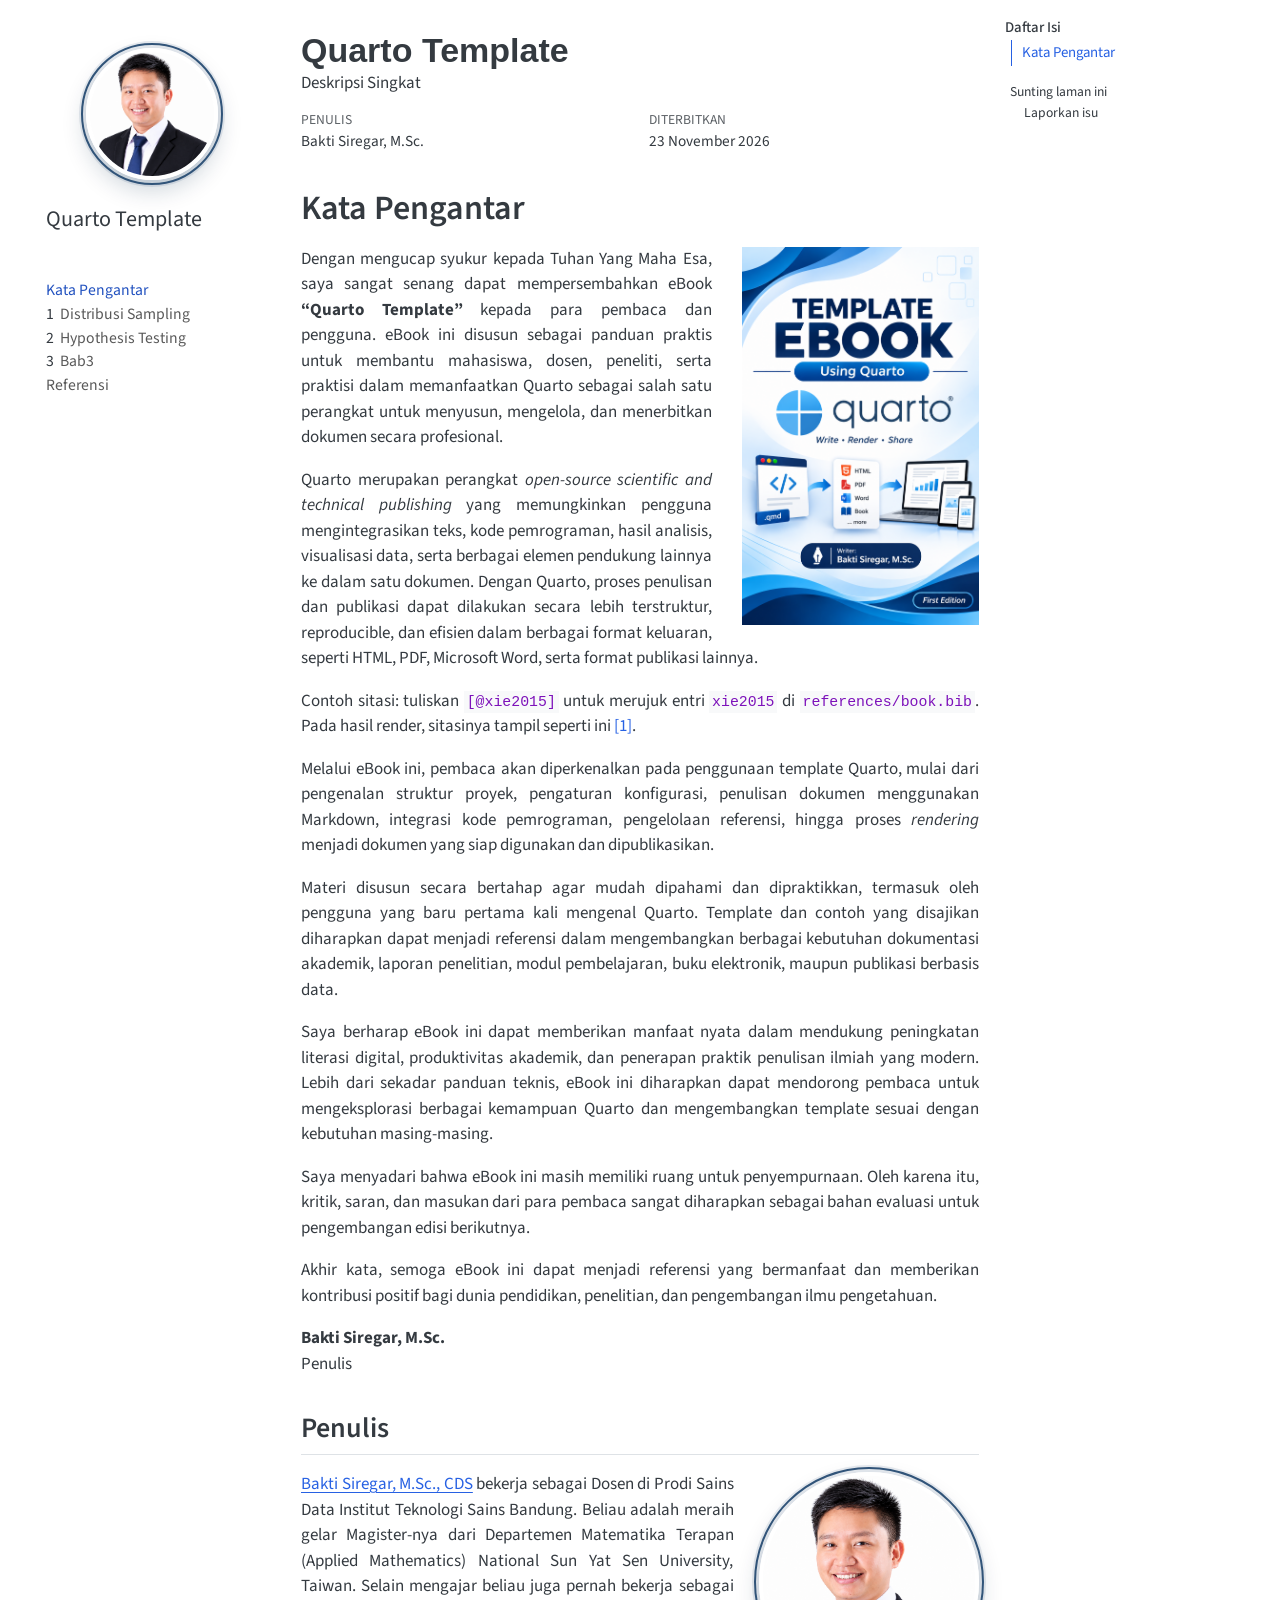
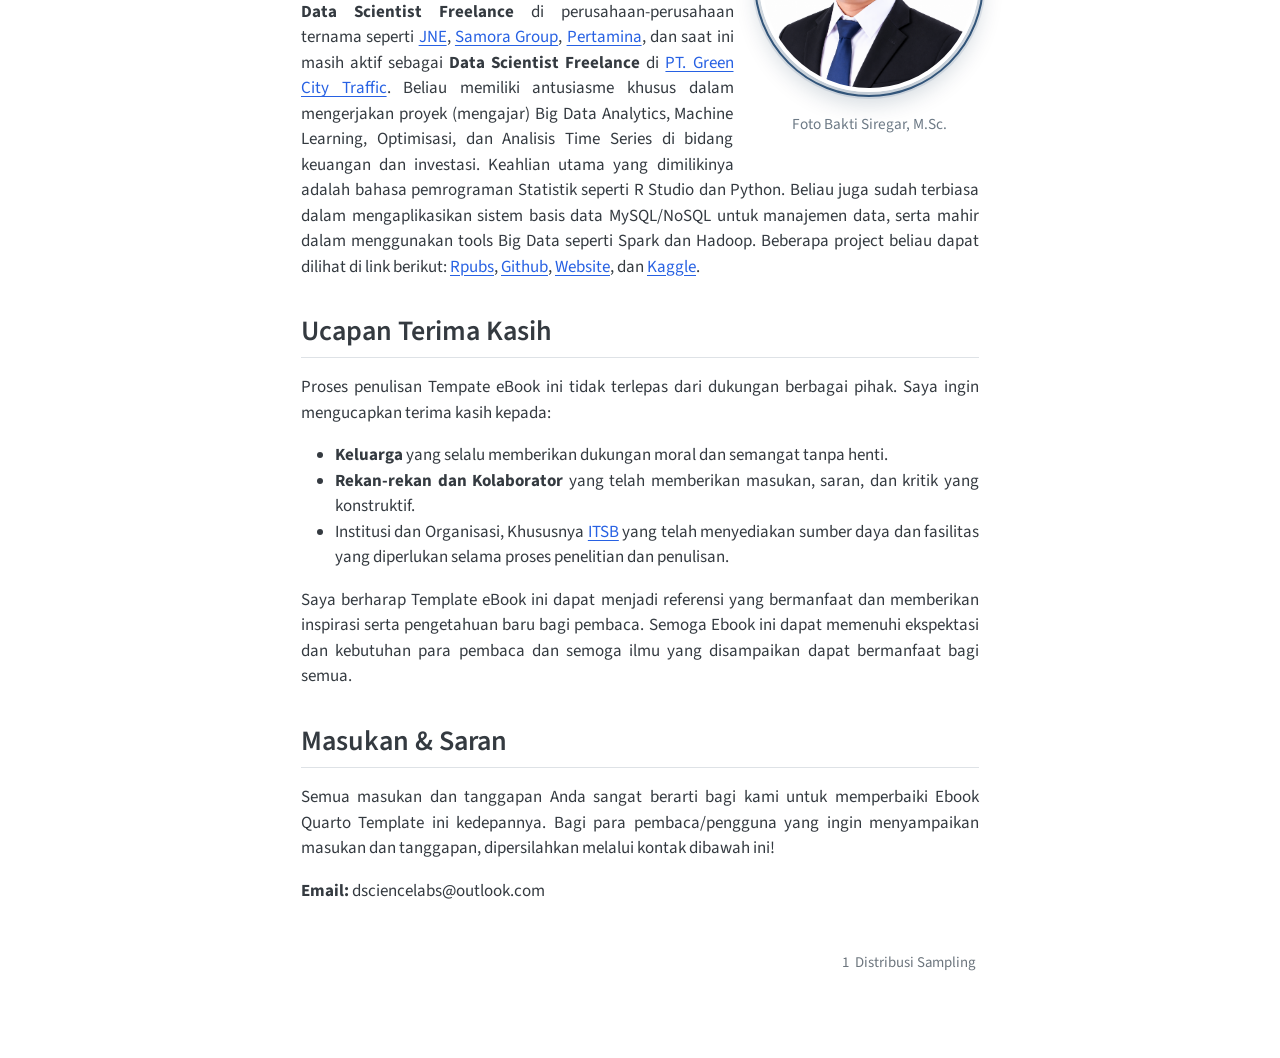
==== commit 85d4d776: "Enable citation hover previews Co-authored-by: Copilot <223556219+Copilot@users.noreply.github.com>" ====
--- a/docs/index.html
+++ b/docs/index.html
@@ -122,25 +122,10 @@
     <div class="pt-lg-2 mt-2 text-left sidebar-header">
     <div class="sidebar-title mb-0 py-0">
       <a href="./">Quarto Template</a> 
-        <div class="sidebar-tools-main">
+        <div class="sidebar-tools-main tools-wide">
+    <a href="./Quarto-Template.pdf" title="Pratinjau PDF" class="quarto-navigation-tool px-1" aria-label="Pratinjau PDF"><i class="bi bi-file-pdf"></i></a>
+    <a href="./Quarto-Template.epub" title="Pratinjau EPUB" class="quarto-navigation-tool px-1" aria-label="Pratinjau EPUB"><i class="bi bi-journal"></i></a>
     <a href="https://github.com/pakardata1/ebook-template-quarto.git" title="Kode Sumber" class="quarto-navigation-tool px-1" aria-label="Kode Sumber"><i class="bi bi-github"></i></a>
-    <div class="dropdown">
-      <a href="" title="Download" id="quarto-navigation-tool-dropdown-0" class="quarto-navigation-tool dropdown-toggle px-1" data-bs-toggle="dropdown" aria-expanded="false" role="link" aria-label="Download"><i class="bi bi-download"></i></a>
-      <ul class="dropdown-menu" aria-labelledby="quarto-navigation-tool-dropdown-0">
-          <li>
-            <a class="dropdown-item sidebar-tools-main-item" href="./Quarto-Template.pdf">
-              <i class="bi bi-file-pdf pe-1"></i>
-            Download PDF
-            </a>
-          </li>
-          <li>
-            <a class="dropdown-item sidebar-tools-main-item" href="./Quarto-Template.epub">
-              <i class="bi bi-journal pe-1"></i>
-            Download ePub
-            </a>
-          </li>
-      </ul>
-    </div>
 </div>
     </div>
       </div>
@@ -244,7 +229,7 @@
 <h1 class="unnumbered">Kata Pengantar</h1><p><img src="images/Cover.png" title="Quarto Template" class="quarto-cover-image img-fluid"></p>
 <p>Dengan mengucap syukur kepada Tuhan Yang Maha Esa, saya sangat senang dapat mempersembahkan eBook <strong>“Quarto Template”</strong> kepada para pembaca dan pengguna. eBook ini disusun sebagai panduan praktis untuk membantu mahasiswa, dosen, peneliti, serta praktisi dalam memanfaatkan Quarto sebagai salah satu perangkat untuk menyusun, mengelola, dan menerbitkan dokumen secara profesional.</p>
 <p>Quarto merupakan perangkat <em>open-source scientific and technical publishing</em> yang memungkinkan pengguna mengintegrasikan teks, kode pemrograman, hasil analisis, visualisasi data, serta berbagai elemen pendukung lainnya ke dalam satu dokumen. Dengan Quarto, proses penulisan dan publikasi dapat dilakukan secara lebih terstruktur, reproducible, dan efisien dalam berbagai format keluaran, seperti HTML, PDF, Microsoft Word, serta format publikasi lainnya.</p>
-<p>Contoh sitasi: tuliskan <code>[@xie2015]</code> untuk merujuk entri <code>xie2015</code> di <code>references/book.bib</code>. Pada hasil render, sitasinya tampil seperti ini <a href="./references/referensi.html#ref-xie2015"><span class="citation" data-cites="xie2015"><span>[1]</span></span></a>.</p>
+<p>Contoh sitasi: tuliskan <code>[@xie2015]</code> untuk merujuk entri <code>xie2015</code> di <code>references/book.bib</code>. Pada hasil render, sitasinya tampil seperti ini <span class="citation" data-cites="xie2015"><a href="references/referensi.html#ref-xie2015" role="doc-biblioref">[1]</a></span>.</p>
 <p>Melalui eBook ini, pembaca akan diperkenalkan pada penggunaan template Quarto, mulai dari pengenalan struktur proyek, pengaturan konfigurasi, penulisan dokumen menggunakan Markdown, integrasi kode pemrograman, pengelolaan referensi, hingga proses <em>rendering</em> menjadi dokumen yang siap digunakan dan dipublikasikan.</p>
 <p>Materi disusun secara bertahap agar mudah dipahami dan dipraktikkan, termasuk oleh pengguna yang baru pertama kali mengenal Quarto. Template dan contoh yang disajikan diharapkan dapat menjadi referensi dalam mengembangkan berbagai kebutuhan dokumentasi akademik, laporan penelitian, modul pembelajaran, buku elektronik, maupun publikasi berbasis data.</p>
 <p>Saya berharap eBook ini dapat memberikan manfaat nyata dalam mendukung peningkatan literasi digital, produktivitas akademik, dan penerapan praktik penulisan ilmiah yang modern. Lebih dari sekadar panduan teknis, eBook ini diharapkan dapat mendorong pembaca untuk mengeksplorasi berbagai kemampuan Quarto dan mengembangkan template sesuai dengan kebutuhan masing-masing.</p>
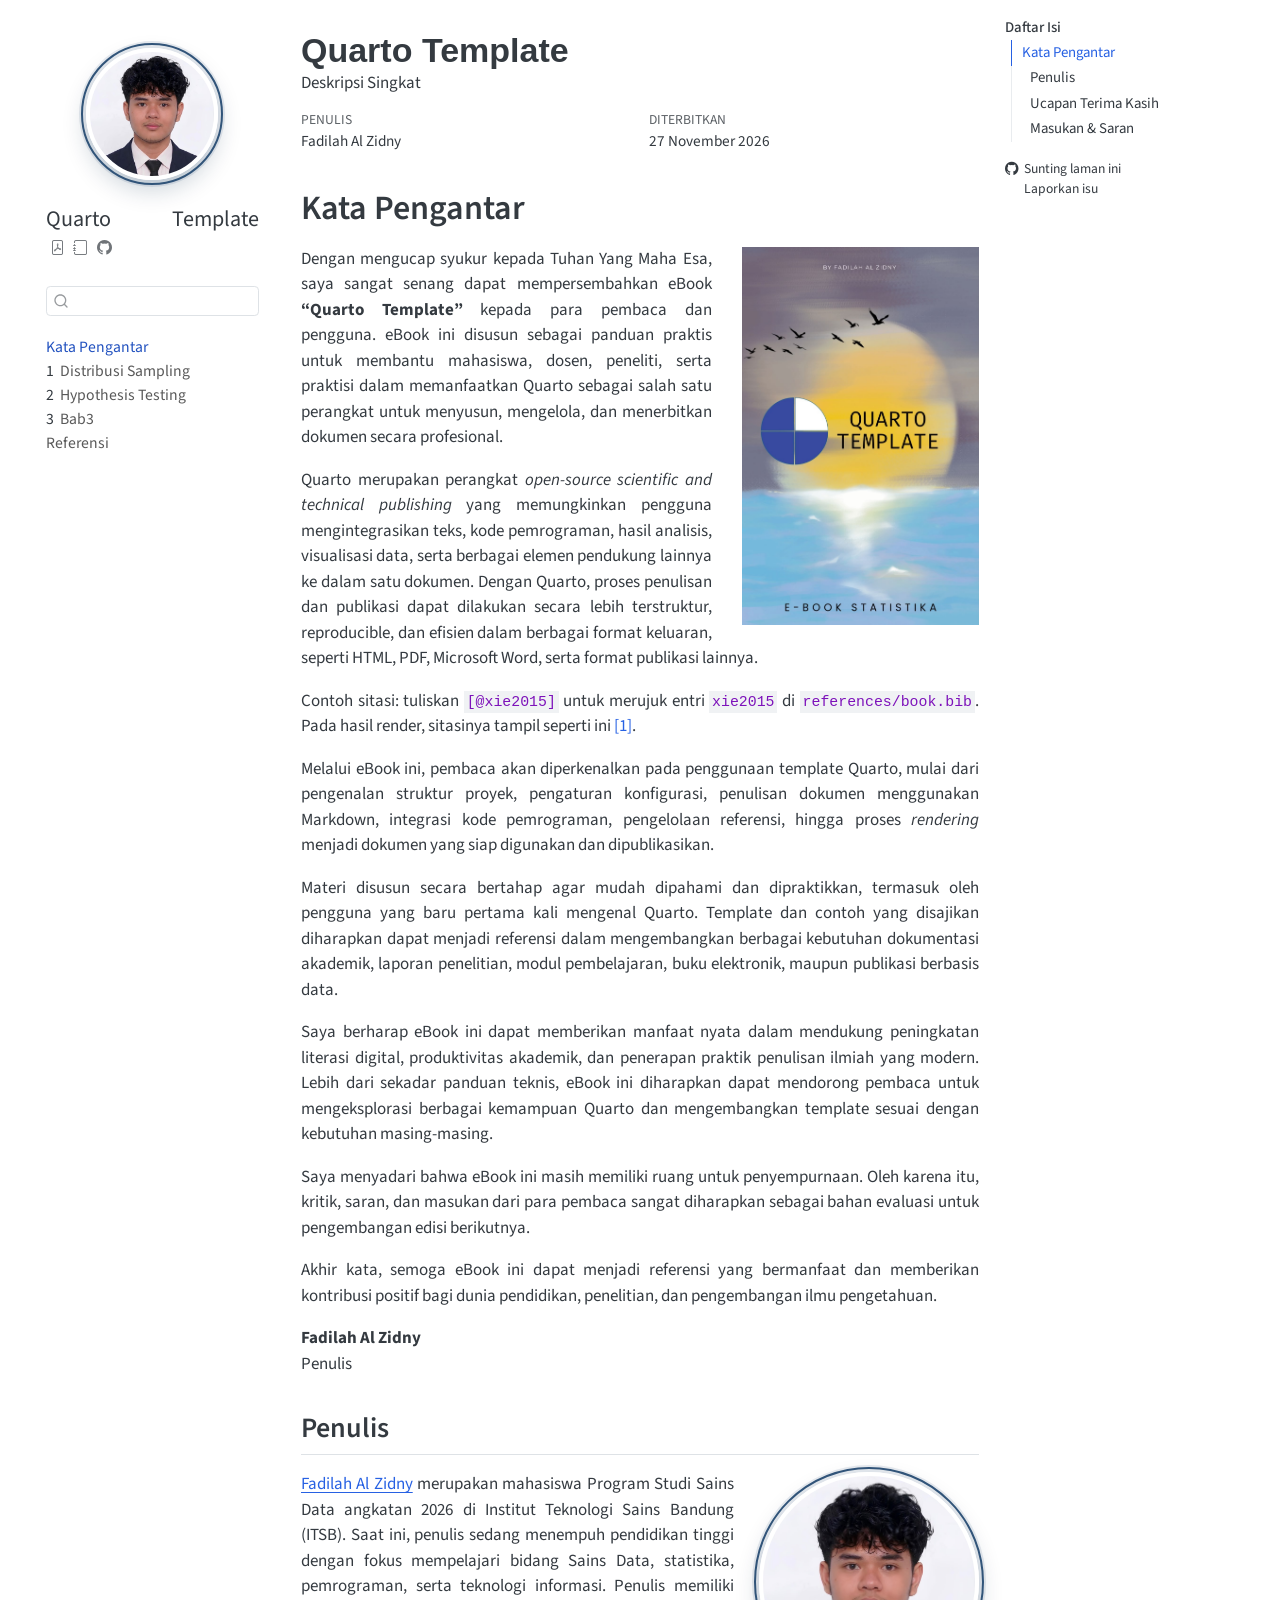
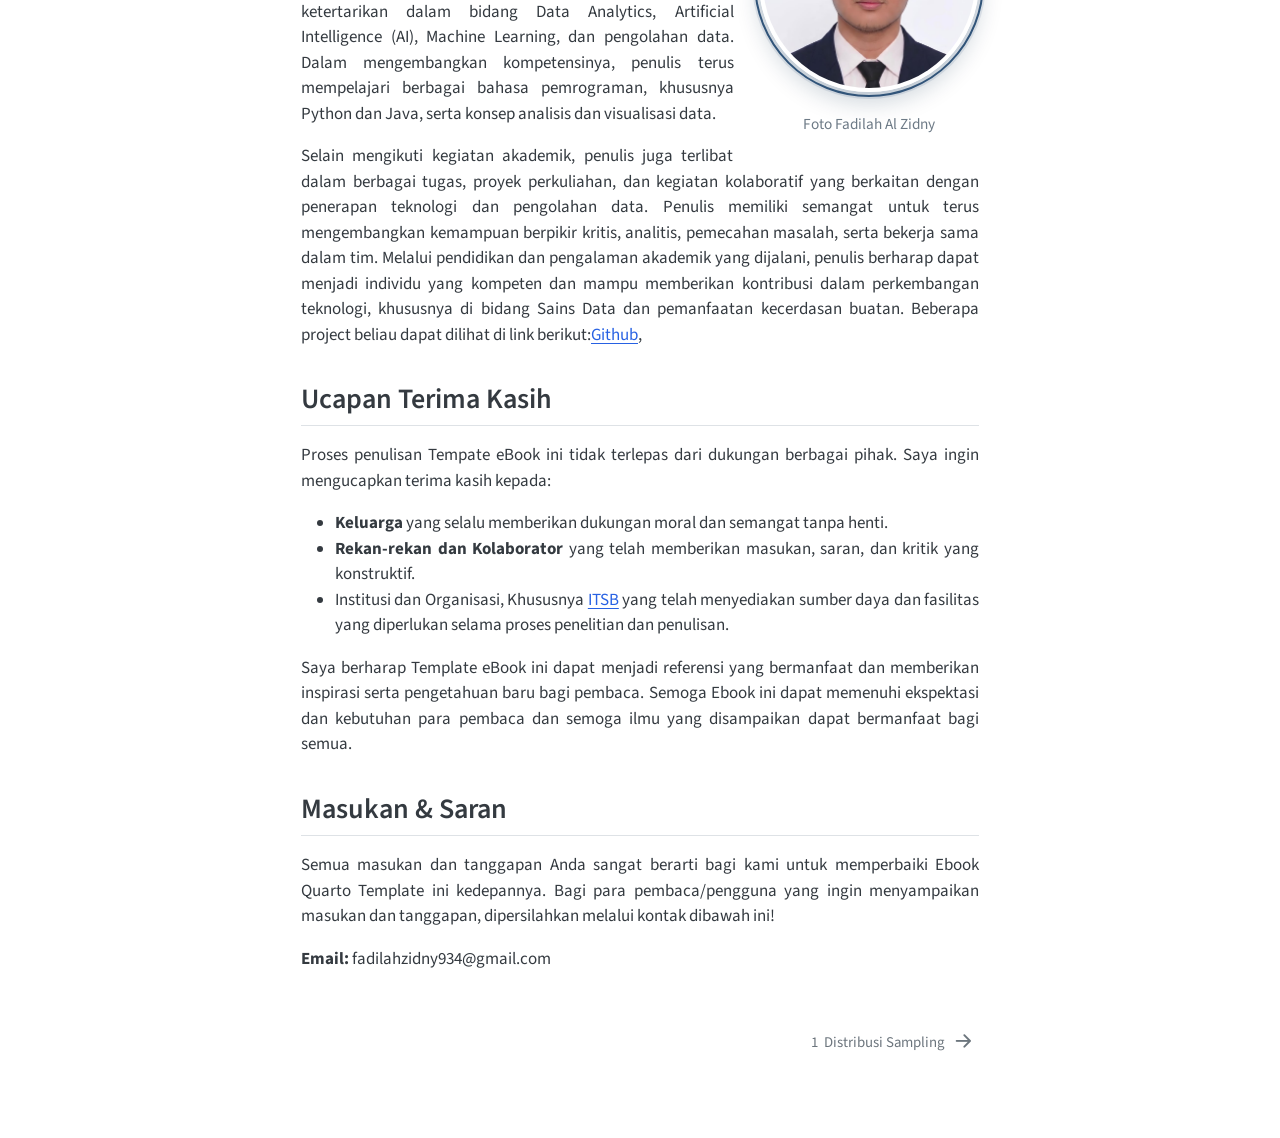
==== commit d1ba5db2: "Initial Quarto book project" ====
--- a/docs/index.html
+++ b/docs/index.html
@@ -2,20 +2,26 @@
 <html xmlns="http://www.w3.org/1999/xhtml" lang="id" xml:lang="id"><head>
 
 <meta charset="utf-8">
-<meta name="generator" content="quarto-1.6.39">
+<meta name="generator" content="quarto-1.11.9">
 
 <meta name="viewport" content="width=device-width, initial-scale=1.0, user-scalable=yes">
 
-<meta name="author" content="Bakti Siregar, M.Sc.">
-<meta name="dcterms.date" content="2026-11-23">
+<meta name="author" content="Fadilah Al Zidny">
+<meta name="dcterms.date" content="2026-11-27">
 <meta name="description" content="Deskripsi Singkat">
 
 <title>Quarto Template</title>
 <style>
-code{white-space: pre-wrap;}
+/* Default styles provided by pandoc.
+** See https://pandoc.org/MANUAL.html#variables-for-html for config info.
+*/
 span.smallcaps{font-variant: small-caps;}
-div.columns{display: flex; gap: min(4vw, 1.5em);}
-div.column{flex: auto; overflow-x: auto;}
+div.columns{display: flex; gap: 1.5em;}
+div.column{flex: auto;}
+@media screen {
+div.columns{gap: min(4vw, 1.5em);}
+div.column{overflow-x: auto;}
+}
 div.hanging-indent{margin-left: 1.5em; text-indent: -1.5em;}
 ul.task-list{list-style: none;}
 ul.task-list li input[type="checkbox"] {
@@ -54,15 +60,17 @@
 <script src="site_libs/quarto-search/quarto-search.js"></script>
 <meta name="quarto:offset" content="./">
 <link href="./chapters/bab-1.html" rel="next">
-<script src="site_libs/quarto-html/quarto.js"></script>
+<script src="site_libs/quarto-html/quarto.js" type="module"></script>
+<script src="site_libs/quarto-html/tabsets/tabsets.js" type="module"></script>
+<script src="site_libs/quarto-html/scrollable-regions/scrollable-regions.js" type="module"></script>
 <script src="site_libs/quarto-html/popper.min.js"></script>
 <script src="site_libs/quarto-html/tippy.umd.min.js"></script>
 <script src="site_libs/quarto-html/anchor.min.js"></script>
 <link href="site_libs/quarto-html/tippy.css" rel="stylesheet">
-<link href="site_libs/quarto-html/quarto-syntax-highlighting-e26003cea8cd680ca0c55a263523d882.css" rel="stylesheet" id="quarto-text-highlighting-styles">
+<link href="site_libs/quarto-html/quarto-syntax-highlighting-63b5708e65d6cd79cd7618c58d0c21e7.css" rel="stylesheet" id="quarto-text-highlighting-styles">
 <script src="site_libs/bootstrap/bootstrap.min.js"></script>
 <link href="site_libs/bootstrap/bootstrap-icons.css" rel="stylesheet">
-<link href="site_libs/bootstrap/bootstrap-626149efe8f5d16e1d391ba177679bf0.min.css" rel="stylesheet" append-hash="true" id="quarto-bootstrap" data-mode="light">
+<link href="site_libs/bootstrap/bootstrap-8575377b15774f46c10fa1d7752ca172.min.css" rel="stylesheet" append-hash="true" id="quarto-bootstrap" data-mode="light">
 <script id="quarto-search-options" type="application/json">{
   "location": "sidebar",
   "copy-button": false,
@@ -91,23 +99,23 @@
   }
 }</script>
 <style>html{ scroll-behavior: smooth; }</style>
-<meta name="author" content="Bakti Siregar, M.Sc.">
+<meta name="author" content="Fadilah Al Zidny">
 
 
 <link rel="stylesheet" href="assets/style.css">
 </head>
 
-<body class="nav-sidebar floating">
+<body class="nav-sidebar floating quarto-light"><a id="quarto-skip-link" class="visually-hidden-focusable" href="#quarto-document-content">Skip to main content</a>
 
 <div id="quarto-search-results"></div>
   <header id="quarto-header" class="headroom fixed-top">
-  <nav class="quarto-secondary-nav">
+  <nav class="quarto-secondary-nav" aria-label="Bilah alat">
     <div class="container-fluid d-flex">
       <button type="button" class="quarto-btn-toggle btn" data-bs-toggle="collapse" role="button" data-bs-target=".quarto-sidebar-collapse-item" aria-controls="quarto-sidebar" aria-expanded="false" aria-label="Alihkan bilah sisi" onclick="if (window.quartoToggleHeadroom) { window.quartoToggleHeadroom(); }">
         <i class="bi bi-layout-text-sidebar-reverse"></i>
       </button>
-        <nav class="quarto-page-breadcrumbs" aria-label="breadcrumb"><ol class="breadcrumb"><li class="breadcrumb-item"><a href="./index.html">Kata Pengantar</a></li></ol></nav>
-        <a class="flex-grow-1" role="navigation" data-bs-toggle="collapse" data-bs-target=".quarto-sidebar-collapse-item" aria-controls="quarto-sidebar" aria-expanded="false" aria-label="Alihkan bilah sisi" onclick="if (window.quartoToggleHeadroom) { window.quartoToggleHeadroom(); }">      
+        <nav class="quarto-page-breadcrumbs" aria-label="Jalur"><ol class="breadcrumb"><li class="breadcrumb-item"><a href="./index.html">Kata Pengantar</a></li></ol></nav>
+        <a class="flex-grow-1" data-bs-toggle="collapse" data-bs-target=".quarto-sidebar-collapse-item" onclick="if (window.quartoToggleHeadroom) { window.quartoToggleHeadroom(); }">      
         </a>
       <button type="button" class="btn quarto-search-button" aria-label="Mencari" onclick="window.quartoOpenSearch();">
         <i class="bi bi-search"></i>
@@ -118,14 +126,14 @@
 <!-- content -->
 <div id="quarto-content" class="quarto-container page-columns page-rows-contents page-layout-article">
 <!-- sidebar -->
-  <nav id="quarto-sidebar" class="sidebar collapse collapse-horizontal quarto-sidebar-collapse-item sidebar-navigation floating overflow-auto">
+  <nav id="quarto-sidebar" class="sidebar collapse collapse-horizontal quarto-sidebar-collapse-item sidebar-navigation floating overflow-auto" aria-label="Situs web">
     <div class="pt-lg-2 mt-2 text-left sidebar-header">
     <div class="sidebar-title mb-0 py-0">
       <a href="./">Quarto Template</a> 
         <div class="sidebar-tools-main tools-wide">
     <a href="./Quarto-Template.pdf" title="Pratinjau PDF" class="quarto-navigation-tool px-1" aria-label="Pratinjau PDF"><i class="bi bi-file-pdf"></i></a>
-    <a href="./Quarto-Template.epub" title="Pratinjau EPUB" class="quarto-navigation-tool px-1" aria-label="Pratinjau EPUB"><i class="bi bi-journal"></i></a>
-    <a href="https://github.com/pakardata1/ebook-template-quarto.git" title="Kode Sumber" class="quarto-navigation-tool px-1" aria-label="Kode Sumber"><i class="bi bi-github"></i></a>
+    <a href="./epub-reader.html" title="Pratinjau EPUB" class="quarto-navigation-tool px-1" aria-label="Pratinjau EPUB"><i class="bi bi-journal"></i></a>
+    <a href="https://github.com/Fazqyyy/E-Book-Statistika" title="Kode Sumber" class="quarto-navigation-tool px-1" aria-label="Kode Sumber"><i class="bi bi-github"></i></a>
 </div>
     </div>
       </div>
@@ -172,7 +180,7 @@
 <div id="quarto-sidebar-glass" class="quarto-sidebar-collapse-item" data-bs-toggle="collapse" data-bs-target=".quarto-sidebar-collapse-item"></div>
 <!-- margin-sidebar -->
     <div id="quarto-margin-sidebar" class="sidebar margin-sidebar">
-        <nav id="TOC" role="doc-toc" class="toc-active">
+        <nav id="TOC" role="doc-toc" aria-labelledby="toc-title" class="toc-active">
     <h2 id="toc-title">Daftar Isi</h2>
    
   <ul>
@@ -183,10 +191,10 @@
   <li><a href="#masukan-saran" id="toc-masukan-saran" class="nav-link" data-scroll-target="#masukan-saran">Masukan &amp; Saran</a></li>
   </ul></li>
   </ul>
-<div class="toc-actions"><ul><li><a href="https://github.com/pakardata1/ebook-template-quarto.git/edit/main/index.qmd" class="toc-action"><i class="bi bi-github"></i>Sunting laman ini</a></li><li><a href="https://github.com/pakardata1/ebook-template-quarto.git/issues/new" class="toc-action"><i class="bi empty"></i>Laporkan isu</a></li></ul></div></nav>
+<div class="toc-actions"><ul><li><a href="https://github.com/Fazqyyy/E-Book-Statistika/edit/main/index.qmd" class="toc-action"><i class="bi bi-github"></i>Sunting laman ini</a></li><li><a href="https://github.com/Fazqyyy/E-Book-Statistika/issues/new" class="toc-action"><i class="bi empty"></i>Laporkan isu</a></li></ul></div></nav>
     </div>
 <!-- main -->
-<main class="content" id="quarto-document-content">
+<main class="content" id="quarto-document-content" tabindex="-1">
 
 <header id="title-block-header" class="quarto-title-block default">
 <div class="quarto-title">
@@ -205,14 +213,14 @@
     <div>
     <div class="quarto-title-meta-heading">Penulis</div>
     <div class="quarto-title-meta-contents">
-             <p>Bakti Siregar, M.Sc. </p>
+             <p>Fadilah Al Zidny </p>
           </div>
   </div>
     
     <div>
     <div class="quarto-title-meta-heading">Diterbitkan</div>
     <div class="quarto-title-meta-contents">
-      <p class="date">23 November 2026</p>
+      <p class="date">27 November 2026</p>
     </div>
   </div>
   
@@ -226,7 +234,7 @@
 
 
 <section id="kata-pengantar" class="level1 unnumbered">
-<h1 class="unnumbered">Kata Pengantar</h1><p><img src="images/Cover.png" title="Quarto Template" class="quarto-cover-image img-fluid"></p>
+<h1 class="unnumbered">Kata Pengantar</h1><p><img src="images\cover_book.png" title="Quarto Template" class="quarto-cover-image nolightbox img-fluid"></p>
 <p>Dengan mengucap syukur kepada Tuhan Yang Maha Esa, saya sangat senang dapat mempersembahkan eBook <strong>“Quarto Template”</strong> kepada para pembaca dan pengguna. eBook ini disusun sebagai panduan praktis untuk membantu mahasiswa, dosen, peneliti, serta praktisi dalam memanfaatkan Quarto sebagai salah satu perangkat untuk menyusun, mengelola, dan menerbitkan dokumen secara profesional.</p>
 <p>Quarto merupakan perangkat <em>open-source scientific and technical publishing</em> yang memungkinkan pengguna mengintegrasikan teks, kode pemrograman, hasil analisis, visualisasi data, serta berbagai elemen pendukung lainnya ke dalam satu dokumen. Dengan Quarto, proses penulisan dan publikasi dapat dilakukan secara lebih terstruktur, reproducible, dan efisien dalam berbagai format keluaran, seperti HTML, PDF, Microsoft Word, serta format publikasi lainnya.</p>
 <p>Contoh sitasi: tuliskan <code>[@xie2015]</code> untuk merujuk entri <code>xie2015</code> di <code>references/book.bib</code>. Pada hasil render, sitasinya tampil seperti ini <span class="citation" data-cites="xie2015"><a href="references/referensi.html#ref-xie2015" role="doc-biblioref">[1]</a></span>.</p>
@@ -235,17 +243,18 @@
 <p>Saya berharap eBook ini dapat memberikan manfaat nyata dalam mendukung peningkatan literasi digital, produktivitas akademik, dan penerapan praktik penulisan ilmiah yang modern. Lebih dari sekadar panduan teknis, eBook ini diharapkan dapat mendorong pembaca untuk mengeksplorasi berbagai kemampuan Quarto dan mengembangkan template sesuai dengan kebutuhan masing-masing.</p>
 <p>Saya menyadari bahwa eBook ini masih memiliki ruang untuk penyempurnaan. Oleh karena itu, kritik, saran, dan masukan dari para pembaca sangat diharapkan sebagai bahan evaluasi untuk pengembangan edisi berikutnya.</p>
 <p>Akhir kata, semoga eBook ini dapat menjadi referensi yang bermanfaat dan memberikan kontribusi positif bagi dunia pendidikan, penelitian, dan pengembangan ilmu pengetahuan.</p>
-<p><strong>Bakti Siregar, M.Sc.</strong><br>
+<p><strong>Fadilah Al Zidny</strong><br>
 Penulis</p>
 <section id="penulis" class="level2">
 <h2 class="anchored" data-anchor-id="penulis">Penulis</h2>
 <div class="quarto-figure quarto-figure-right">
 <figure class="figure">
-<p><img src="images/author/Bakti.png" class="author-portrait img-fluid figure-img" style="width:1.5in"></p>
-<figcaption>Foto Bakti Siregar, M.Sc.</figcaption>
+<p><img src="images/author/fadil.png" class="author-portrait img-fluid figure-img" style="width:1.5in"></p>
+<figcaption>Foto Fadilah Al Zidny</figcaption>
 </figure>
 </div>
-<p><strong><a href="https://www.linkedin.com/in/dsciencelabs/">Bakti Siregar, M.Sc., CDS</a></strong> bekerja sebagai Dosen di Prodi Sains Data Institut Teknologi Sains Bandung. Beliau adalah meraih gelar Magister-nya dari Departemen Matematika Terapan (Applied Mathematics) National Sun Yat Sen University, Taiwan. Selain mengajar beliau juga pernah bekerja sebagai <strong>Data Scientist Freelance</strong> di perusahaan-perusahaan ternama seperti <a href="https://www.jne.co.id/id/beranda">JNE</a>, <a href="https://www.samoragroup.co.id/home/en">Samora Group</a>, <a href="https://www.pertamina.com/">Pertamina</a>, dan saat ini masih aktif sebagai <strong>Data Scientist Freelance</strong> di <a href="PT. Green City Traffic">PT. Green City Traffic</a>. Beliau memiliki antusiasme khusus dalam mengerjakan proyek (mengajar) Big Data Analytics, Machine Learning, Optimisasi, dan Analisis Time Series di bidang keuangan dan investasi. Keahlian utama yang dimilikinya adalah bahasa pemrograman Statistik seperti R Studio dan Python. Beliau juga sudah terbiasa dalam mengaplikasikan sistem basis data MySQL/NoSQL untuk manajemen data, serta mahir dalam menggunakan tools Big Data seperti Spark dan Hadoop. Beberapa project beliau dapat dilihat di link berikut: <a href="https://rpubs.com/dsciencelabs">Rpubs</a>, <a href="https://github.com/dsciencelabs">Github</a>, <a href="https://dsciencelabs.github.io/web/index.html">Website</a>, dan <a href="https://www.kaggle.com/baktisiregar/code">Kaggle</a>.</p>
+<p><strong><a href="https://www.linkedin.com/in/fadilah-al-zidny-2a9a27433">Fadilah Al Zidny</a></strong> merupakan mahasiswa Program Studi Sains Data angkatan 2026 di Institut Teknologi Sains Bandung (ITSB). Saat ini, penulis sedang menempuh pendidikan tinggi dengan fokus mempelajari bidang Sains Data, statistika, pemrograman, serta teknologi informasi. Penulis memiliki ketertarikan dalam bidang Data Analytics, Artificial Intelligence (AI), Machine Learning, dan pengolahan data. Dalam mengembangkan kompetensinya, penulis terus mempelajari berbagai bahasa pemrograman, khususnya Python dan Java, serta konsep analisis dan visualisasi data.</p>
+<p>Selain mengikuti kegiatan akademik, penulis juga terlibat dalam berbagai tugas, proyek perkuliahan, dan kegiatan kolaboratif yang berkaitan dengan penerapan teknologi dan pengolahan data. Penulis memiliki semangat untuk terus mengembangkan kemampuan berpikir kritis, analitis, pemecahan masalah, serta bekerja sama dalam tim. Melalui pendidikan dan pengalaman akademik yang dijalani, penulis berharap dapat menjadi individu yang kompeten dan mampu memberikan kontribusi dalam perkembangan teknologi, khususnya di bidang Sains Data dan pemanfaatan kecerdasan buatan. Beberapa project beliau dapat dilihat di link berikut:<a href="&quot;https://github.com/Fazqyyy&quot;">Github</a>,</p>
 </section>
 <section id="ucapan-terima-kasih" class="level2">
 <h2 class="anchored" data-anchor-id="ucapan-terima-kasih">Ucapan Terima Kasih</h2>
@@ -260,7 +269,7 @@
 <section id="masukan-saran" class="level2">
 <h2 class="anchored" data-anchor-id="masukan-saran">Masukan &amp; Saran</h2>
 <p>Semua masukan dan tanggapan Anda sangat berarti bagi kami untuk memperbaiki Ebook Quarto Template ini kedepannya. Bagi para pembaca/pengguna yang ingin menyampaikan masukan dan tanggapan, dipersilahkan melalui kontak dibawah ini!</p>
-<p><strong>Email:</strong> dsciencelabs@outlook.com</p>
+<p><strong>Email:</strong> fadilahzidny934@gmail.com</p>
 
 
 <div id="refs" class="references csl-bib-body" data-entry-spacing="0" role="list" style="display: none">
@@ -272,242 +281,357 @@
 </section>
 
 </main> <!-- /main -->
+<script>
+
+document.querySelectorAll('a[href^="http://"], a[href^="https://"]').forEach((link) => {
+
+  if (link.classList.contains("quarto-navigation-tool")) {
+
+    return;
+
+  }
+
+
+
+  window.tippy(link, {
+
+    content: link.href,
+
+    placement: "top",
+
+    maxWidth: 480,
+
+  });
+
+});
+
+</script>
+
 <script id="quarto-html-after-body" type="application/javascript">
-window.document.addEventListener("DOMContentLoaded", function (event) {
-  const toggleBodyColorMode = (bsSheetEl) => {
-    const mode = bsSheetEl.getAttribute("data-mode");
-    const bodyEl = window.document.querySelector("body");
-    if (mode === "dark") {
-      bodyEl.classList.add("quarto-dark");
-      bodyEl.classList.remove("quarto-light");
-    } else {
-      bodyEl.classList.add("quarto-light");
-      bodyEl.classList.remove("quarto-dark");
+  window.document.addEventListener("DOMContentLoaded", function (event) {
+    const icon = "";
+    const anchorJS = new window.AnchorJS();
+    anchorJS.options = {
+      placement: 'right',
+      icon: icon
+    };
+    anchorJS.add('.anchored');
+    const isCodeAnnotation = (el) => {
+      for (const clz of el.classList) {
+        if (clz.startsWith('code-annotation-')) {                     
+          return true;
+        }
+      }
+      return false;
     }
-  }
-  const toggleBodyColorPrimary = () => {
-    const bsSheetEl = window.document.querySelector("link#quarto-bootstrap");
-    if (bsSheetEl) {
-      toggleBodyColorMode(bsSheetEl);
+    const onCopySuccess = function(e) {
+      // button target
+      const button = e.trigger;
+      // don't keep focus
+      button.blur();
+      // flash "checked"
+      button.classList.add('code-copy-button-checked');
+      var currentTitle = button.getAttribute("title");
+      button.setAttribute("title", "Disalin!");
+      let tooltip;
+      if (window.bootstrap) {
+        button.setAttribute("data-bs-toggle", "tooltip");
+        button.setAttribute("data-bs-placement", "left");
+        button.setAttribute("data-bs-title", "Disalin!");
+        tooltip = new bootstrap.Tooltip(button, 
+          { trigger: "manual", 
+            customClass: "code-copy-button-tooltip",
+            offset: [0, -8]});
+        tooltip.show();    
+      }
+      setTimeout(function() {
+        if (tooltip) {
+          tooltip.hide();
+          button.removeAttribute("data-bs-title");
+          button.removeAttribute("data-bs-toggle");
+          button.removeAttribute("data-bs-placement");
+        }
+        button.setAttribute("title", currentTitle);
+        button.classList.remove('code-copy-button-checked');
+      }, 1000);
+      // clear code selection
+      e.clearSelection();
     }
-  }
-  toggleBodyColorPrimary();  
-  const icon = "";
-  const anchorJS = new window.AnchorJS();
-  anchorJS.options = {
-    placement: 'right',
-    icon: icon
-  };
-  anchorJS.add('.anchored');
-  const isCodeAnnotation = (el) => {
-    for (const clz of el.classList) {
-      if (clz.startsWith('code-annotation-')) {                     
-        return true;
-      }
-    }
-    return false;
-  }
-  const onCopySuccess = function(e) {
-    // button target
-    const button = e.trigger;
-    // don't keep focus
-    button.blur();
-    // flash "checked"
-    button.classList.add('code-copy-button-checked');
-    var currentTitle = button.getAttribute("title");
-    button.setAttribute("title", "Disalin!");
-    let tooltip;
-    if (window.bootstrap) {
-      button.setAttribute("data-bs-toggle", "tooltip");
-      button.setAttribute("data-bs-placement", "left");
-      button.setAttribute("data-bs-title", "Disalin!");
-      tooltip = new bootstrap.Tooltip(button, 
-        { trigger: "manual", 
-          customClass: "code-copy-button-tooltip",
-          offset: [0, -8]});
-      tooltip.show();    
-    }
-    setTimeout(function() {
-      if (tooltip) {
-        tooltip.hide();
-        button.removeAttribute("data-bs-title");
-        button.removeAttribute("data-bs-toggle");
-        button.removeAttribute("data-bs-placement");
-      }
-      button.setAttribute("title", currentTitle);
-      button.classList.remove('code-copy-button-checked');
-    }, 1000);
-    // clear code selection
-    e.clearSelection();
-  }
-  const getTextToCopy = function(trigger) {
-      const codeEl = trigger.previousElementSibling.cloneNode(true);
+    const getTextToCopy = function(trigger) {
+      const outerScaffold = trigger.parentElement.cloneNode(true);
+      const codeEl = outerScaffold.querySelector('code');
       for (const childEl of codeEl.children) {
         if (isCodeAnnotation(childEl)) {
           childEl.remove();
         }
       }
       return codeEl.innerText;
-  }
-  const clipboard = new window.ClipboardJS('.code-copy-button:not([data-in-quarto-modal])', {
-    text: getTextToCopy
-  });
-  clipboard.on('success', onCopySuccess);
-  if (window.document.getElementById('quarto-embedded-source-code-modal')) {
-    const clipboardModal = new window.ClipboardJS('.code-copy-button[data-in-quarto-modal]', {
-      text: getTextToCopy,
-      container: window.document.getElementById('quarto-embedded-source-code-modal')
+    }
+    const clipboard = new window.ClipboardJS('.code-copy-button:not([data-in-quarto-modal])', {
+      text: getTextToCopy
     });
-    clipboardModal.on('success', onCopySuccess);
-  }
-    var localhostRegex = new RegExp(/^(?:http|https):\/\/localhost\:?[0-9]*\//);
-    var mailtoRegex = new RegExp(/^mailto:/);
-      var filterRegex = new RegExp('/' + window.location.host + '/');
-    var isInternal = (href) => {
-        return filterRegex.test(href) || localhostRegex.test(href) || mailtoRegex.test(href);
+    clipboard.on('success', onCopySuccess);
+    if (window.document.getElementById('quarto-embedded-source-code-modal')) {
+      const clipboardModal = new window.ClipboardJS('.code-copy-button[data-in-quarto-modal]', {
+        text: getTextToCopy,
+        container: window.document.getElementById('quarto-embedded-source-code-modal')
+      });
+      clipboardModal.on('success', onCopySuccess);
     }
-    // Inspect non-navigation links and adorn them if external
- 	var links = window.document.querySelectorAll('a[href]:not(.nav-link):not(.navbar-brand):not(.toc-action):not(.sidebar-link):not(.sidebar-item-toggle):not(.pagination-link):not(.no-external):not([aria-hidden]):not(.dropdown-item):not(.quarto-navigation-tool):not(.about-link)');
-    for (var i=0; i<links.length; i++) {
-      const link = links[i];
-      if (!isInternal(link.href)) {
-        // undo the damage that might have been done by quarto-nav.js in the case of
-        // links that we want to consider external
-        if (link.dataset.originalHref !== undefined) {
-          link.href = link.dataset.originalHref;
-        }
-          // target, if specified
-          link.setAttribute("target", "_blank");
-          if (link.getAttribute("rel") === null) {
-            link.setAttribute("rel", "noopener");
-          }
-      }
+      var localhostRegex = new RegExp(/^(?:http|https):\/\/localhost\:?[0-9]*\//);
+      var mailtoRegex = new RegExp(/^mailto:/);
+        var filterRegex = new RegExp('/' + window.location.host + '/');
+      const newWindowLabel = "(opens in a new tab)";
+      const newWindowNoteId = "quarto-ext-newwindow-label";
+      // Links reference one hidden label through aria-describedby, so the
+      // announcement never changes their accessible name.
+      var describeNewWindow = (link) => {
+        if (!window.document.getElementById(newWindowNoteId)) {
+          var newWindowNote = window.document.createElement("span");
+          newWindowNote.id = newWindowNoteId;
+          newWindowNote.hidden = true;
+          newWindowNote.textContent = newWindowLabel;
+          window.document.body.appendChild(newWindowNote);
+        }
+        var describedBy = (link.getAttribute("aria-describedby") || "").split(/\s+/).filter(Boolean);
+        if (!describedBy.includes(newWindowNoteId)) {
+          describedBy.push(newWindowNoteId);
+          link.setAttribute("aria-describedby", describedBy.join(" "));
+        }
+      }
+      var isInternal = (href) => {
+          return filterRegex.test(href) || localhostRegex.test(href) || mailtoRegex.test(href);
+      }
+      // Inspect non-navigation links and adorn them if external
+      window.quartoDecorateExternalLinks = function (root) {
+     var links = (root || window.document).querySelectorAll('a[href]:not(.nav-link):not(.navbar-brand):not(.toc-action):not(.sidebar-link):not(.sidebar-item-toggle):not(.pagination-link):not(.no-external):not([aria-hidden]):not(.dropdown-item):not(.quarto-navigation-tool):not(.about-link)');
+      for (var i=0; i<links.length; i++) {
+        const link = links[i];
+        if (!isInternal(link.href)) {
+          // undo the damage that might have been done by quarto-nav.js in the case of
+          // links that we want to consider external
+          if (link.dataset.originalHref !== undefined) {
+            link.href = link.dataset.originalHref;
+          }
+            // target, if specified
+            link.setAttribute("target", "_blank");
+            if (link.getAttribute("rel") === null) {
+              link.setAttribute("rel", "noopener");
+            }
+            describeNewWindow(link);
+          if (!link.classList.contains('no-external-icon')) {
+          }
+        }
+      }
+      };
+      window.quartoDecorateExternalLinks(window.document);
+    // Esc closes the popup (WCAG 1.4.13) and focus leaving both trigger and
+    // popup closes it (WCAG 2.4.11); tippy handles neither for interactive popups.
+    const hideOnEscAndFocusOut = {
+      name: 'hideOnEscAndFocusOut',
+      defaultValue: true,
+      fn(instance) {
+        const dismiss = () => {
+          // A show scheduled by the trigger delay would otherwise reopen it
+          instance.clearDelayTimeouts();
+          instance.hide();
+        };
+        const onKeyDown = (event) => {
+          if (event.key !== 'Escape') {
+            return;
+          }
+          // Keep Esc from also reaching page handlers (e.g. reveal.js overview),
+          // except an open reveal.js slide menu, which Esc should close too.
+          // The menu handles keys only when its keyboard option is on.
+          const menuHandlesEsc = window.Reveal?.getPlugin?.('menu')?.isOpen() &&
+            window.Reveal.getConfig().menu?.keyboard !== false;
+          if (!menuHandlesEsc) {
+            event.stopPropagation();
+          }
+          if (instance.popper.contains(window.document.activeElement)) {
+            // Disabled while refocusing so the focus trigger does not reopen it
+            instance.disable();
+            instance.reference.focus();
+            instance.enable();
+          }
+          dismiss();
+        };
+        const onFocusOut = (event) => {
+          const target = event.relatedTarget;
+          if (target && !instance.reference.contains(target) &&
+              !instance.popper.contains(target)) {
+            dismiss();
+          }
+        };
+        // On the trigger too: a click trigger (code-annotations: select) has no
+        // blur handling. Attached for the instance's lifetime so leaving the
+        // trigger also cancels a show still pending on the trigger delay.
+        instance.reference.addEventListener('focusout', onFocusOut);
+        return {
+          onShow() {
+            window.document.addEventListener('keydown', onKeyDown, true);
+            instance.popper.addEventListener('focusout', onFocusOut);
+          },
+          onHide() {
+            window.document.removeEventListener('keydown', onKeyDown, true);
+            instance.popper.removeEventListener('focusout', onFocusOut);
+          },
+          onDestroy() {
+            instance.reference.removeEventListener('focusout', onFocusOut);
+          },
+        };
+      },
+    };
+    function tippyHover(el, contentFn, onTriggerFn, onUntriggerFn) {
+      const config = {
+        allowHTML: true,
+        maxWidth: 500,
+        delay: 100,
+        arrow: false,
+        appendTo: function(el) {
+            return el.parentElement;
+        },
+        interactive: true,
+        interactiveBorder: 10,
+        theme: 'quarto',
+        placement: 'bottom-start',
+        plugins: [hideOnEscAndFocusOut],
+      };
+      if (contentFn) {
+        config.content = contentFn;
+      }
+      if (onTriggerFn) {
+        config.onTrigger = onTriggerFn;
+      }
+      if (onUntriggerFn) {
+        config.onUntrigger = onUntriggerFn;
+      }
+      window.tippy(el, config); 
     }
-  function tippyHover(el, contentFn, onTriggerFn, onUntriggerFn) {
-    const config = {
-      allowHTML: true,
-      maxWidth: 500,
-      delay: 100,
-      arrow: false,
-      appendTo: function(el) {
-          return el.parentElement;
-      },
-      interactive: true,
-      interactiveBorder: 10,
-      theme: 'quarto',
-      placement: 'bottom-start',
-    };
-    if (contentFn) {
-      config.content = contentFn;
+    const noterefs = window.document.querySelectorAll('a[role="doc-noteref"]');
+    for (var i=0; i<noterefs.length; i++) {
+      const ref = noterefs[i];
+      tippyHover(ref, function() {
+        // use id or data attribute instead here
+        let href = ref.getAttribute('data-footnote-href') || ref.getAttribute('href');
+        try { href = new URL(href).hash; } catch {}
+        const id = href.replace(/^#\/?/, "");
+        const note = window.document.getElementById(id);
+        if (note) {
+          return note.innerHTML;
+        } else {
+          return "";
+        }
+      });
     }
-    if (onTriggerFn) {
-      config.onTrigger = onTriggerFn;
-    }
-    if (onUntriggerFn) {
-      config.onUntrigger = onUntriggerFn;
-    }
-    window.tippy(el, config); 
-  }
-  const noterefs = window.document.querySelectorAll('a[role="doc-noteref"]');
-  for (var i=0; i<noterefs.length; i++) {
-    const ref = noterefs[i];
-    tippyHover(ref, function() {
-      // use id or data attribute instead here
-      let href = ref.getAttribute('data-footnote-href') || ref.getAttribute('href');
-      try { href = new URL(href).hash; } catch {}
-      const id = href.replace(/^#\/?/, "");
-      const note = window.document.getElementById(id);
-      if (note) {
-        return note.innerHTML;
+    const xrefs = window.document.querySelectorAll('a.quarto-xref');
+    const processXRef = (id, note) => {
+      // Strip column container classes
+      const stripColumnClz = (el) => {
+        el.classList.remove("page-full", "page-columns");
+        if (el.children) {
+          for (const child of el.children) {
+            stripColumnClz(child);
+          }
+        }
+      }
+      stripColumnClz(note)
+      if (id === null || id.startsWith('sec-')) {
+        // Special case sections, only their first couple elements
+        const container = document.createElement("div");
+        if (note.children && note.children.length > 2) {
+          container.appendChild(note.children[0].cloneNode(true));
+          for (let i = 1; i < note.children.length; i++) {
+            const child = note.children[i];
+            if (child.tagName === "P" && child.innerText === "") {
+              continue;
+            } else {
+              container.appendChild(child.cloneNode(true));
+              break;
+            }
+          }
+          if (window.Quarto?.typesetMath) {
+            window.Quarto.typesetMath(container);
+          }
+          return container.innerHTML
+        } else {
+          if (window.Quarto?.typesetMath) {
+            window.Quarto.typesetMath(note);
+          }
+          return note.innerHTML;
+        }
       } else {
-        return "";
-      }
-    });
-  }
-  const xrefs = window.document.querySelectorAll('a.quarto-xref');
-  const processXRef = (id, note) => {
-    // Strip column container classes
-    const stripColumnClz = (el) => {
-      el.classList.remove("page-full", "page-columns");
-      if (el.children) {
-        for (const child of el.children) {
-          stripColumnClz(child);
-        }
-      }
-    }
-    stripColumnClz(note)
-    if (id === null || id.startsWith('sec-')) {
-      // Special case sections, only their first couple elements
-      const container = document.createElement("div");
-      if (note.children && note.children.length > 2) {
-        container.appendChild(note.children[0].cloneNode(true));
-        for (let i = 1; i < note.children.length; i++) {
-          const child = note.children[i];
-          if (child.tagName === "P" && child.innerText === "") {
-            continue;
-          } else {
-            container.appendChild(child.cloneNode(true));
-            break;
-          }
-        }
-        if (window.Quarto?.typesetMath) {
-          window.Quarto.typesetMath(container);
-        }
-        return container.innerHTML
-      } else {
+        // Remove any anchor links if they are present
+        const anchorLink = note.querySelector('a.anchorjs-link');
+        if (anchorLink) {
+          anchorLink.remove();
+        }
         if (window.Quarto?.typesetMath) {
           window.Quarto.typesetMath(note);
         }
-        return note.innerHTML;
-      }
-    } else {
-      // Remove any anchor links if they are present
-      const anchorLink = note.querySelector('a.anchorjs-link');
-      if (anchorLink) {
-        anchorLink.remove();
-      }
-      if (window.Quarto?.typesetMath) {
-        window.Quarto.typesetMath(note);
-      }
-      if (note.classList.contains("callout")) {
-        return note.outerHTML;
-      } else {
-        return note.innerHTML;
+        if (note.classList.contains("callout")) {
+          return note.outerHTML;
+        } else {
+          return note.innerHTML;
+        }
       }
     }
-  }
-  for (var i=0; i<xrefs.length; i++) {
-    const xref = xrefs[i];
-    tippyHover(xref, undefined, function(instance) {
-      instance.disable();
-      let url = xref.getAttribute('href');
-      let hash = undefined; 
-      if (url.startsWith('#')) {
-        hash = url;
-      } else {
-        try { hash = new URL(url).hash; } catch {}
-      }
-      if (hash) {
-        const id = hash.replace(/^#\/?/, "");
-        const note = window.document.getElementById(id);
-        if (note !== null) {
-          try {
-            const html = processXRef(id, note.cloneNode(true));
-            instance.setContent(html);
-          } finally {
-            instance.enable();
-            instance.show();
-          }
+    for (var i=0; i<xrefs.length; i++) {
+      const xref = xrefs[i];
+      tippyHover(xref, undefined, function(instance) {
+        instance.disable();
+        let url = xref.getAttribute('href');
+        let hash = undefined; 
+        if (url.startsWith('#')) {
+          hash = url;
         } else {
-          // See if we can fetch this
-          fetch(url.split('#')[0])
+          try { hash = new URL(url).hash; } catch {}
+        }
+        if (hash) {
+          const id = hash.replace(/^#\/?/, "");
+          const note = window.document.getElementById(id);
+          if (note !== null) {
+            try {
+              const html = processXRef(id, note.cloneNode(true));
+              instance.setContent(html);
+            } finally {
+              instance.enable();
+              instance.show();
+            }
+          } else {
+            // See if we can fetch this
+            fetch(url.split('#')[0])
+            .then(res => res.text())
+            .then(html => {
+              const parser = new DOMParser();
+              const htmlDoc = parser.parseFromString(html, "text/html");
+              const note = htmlDoc.getElementById(id);
+              if (note !== null) {
+                const html = processXRef(id, note);
+                instance.setContent(html);
+              } 
+            }).finally(() => {
+              instance.enable();
+              instance.show();
+            });
+          }
+        } else {
+          // See if we can fetch a full url (with no hash to target)
+          // This is a special case and we should probably do some content thinning / targeting
+          fetch(url)
           .then(res => res.text())
           .then(html => {
             const parser = new DOMParser();
             const htmlDoc = parser.parseFromString(html, "text/html");
-            const note = htmlDoc.getElementById(id);
+            const note = htmlDoc.querySelector('main.content');
             if (note !== null) {
-              const html = processXRef(id, note);
+              // This should only happen for chapter cross references
+              // (since there is no id in the URL)
+              // remove the first header
+              if (note.children.length > 0 && note.children[0].tagName === "HEADER") {
+                note.children[0].remove();
+              }
+              const html = processXRef(null, note);
               instance.setContent(html);
             } 
           }).finally(() => {
@@ -515,65 +639,55 @@
             instance.show();
           });
         }
-      } else {
-        // See if we can fetch a full url (with no hash to target)
-        // This is a special case and we should probably do some content thinning / targeting
-        fetch(url)
-        .then(res => res.text())
-        .then(html => {
-          const parser = new DOMParser();
-          const htmlDoc = parser.parseFromString(html, "text/html");
-          const note = htmlDoc.querySelector('main.content');
-          if (note !== null) {
-            // This should only happen for chapter cross references
-            // (since there is no id in the URL)
-            // remove the first header
-            if (note.children.length > 0 && note.children[0].tagName === "HEADER") {
-              note.children[0].remove();
-            }
-            const html = processXRef(null, note);
-            instance.setContent(html);
-          } 
-        }).finally(() => {
-          instance.enable();
-          instance.show();
-        });
-      }
-    }, function(instance) {
-    });
-  }
-      let selectedAnnoteEl;
-      const selectorForAnnotation = ( cell, annotation) => {
-        let cellAttr = 'data-code-cell="' + cell + '"';
-        let lineAttr = 'data-code-annotation="' +  annotation + '"';
-        const selector = 'span[' + cellAttr + '][' + lineAttr + ']';
-        return selector;
-      }
-      const selectCodeLines = (annoteEl) => {
-        const doc = window.document;
-        const targetCell = annoteEl.getAttribute("data-target-cell");
-        const targetAnnotation = annoteEl.getAttribute("data-target-annotation");
-        const annoteSpan = window.document.querySelector(selectorForAnnotation(targetCell, targetAnnotation));
-        const lines = annoteSpan.getAttribute("data-code-lines").split(",");
-        const lineIds = lines.map((line) => {
-          return targetCell + "-" + line;
-        })
-        let top = null;
-        let height = null;
-        let parent = null;
-        if (lineIds.length > 0) {
-            //compute the position of the single el (top and bottom and make a div)
+      }, function(instance) {
+      });
+    }
+        let selectedAnnoteEl;
+        const selectorForAnnotation = ( cell, annotation) => {
+          let cellAttr = 'data-code-cell="' + cell + '"';
+          let lineAttr = 'data-code-annotation="' +  annotation + '"';
+          const selector = 'span[' + cellAttr + '][' + lineAttr + ']';
+          return selector;
+        }
+        const selectCodeLines = (annoteEl) => {
+          const doc = window.document;
+          const targetCell = annoteEl.getAttribute("data-target-cell");
+          const targetAnnotation = annoteEl.getAttribute("data-target-annotation");
+          const annoteSpan = window.document.querySelector(selectorForAnnotation(targetCell, targetAnnotation));
+          const lines = annoteSpan.getAttribute("data-code-lines").split(",");
+          const lineIds = lines.map((line) => {
+            return targetCell + "-" + line;
+          })
+          // Each band is positioned against its own containing block, which is
+          // not the offsetParent of the lines, so place it from client rects.
+          const placeBand = (band, firstEl, lastEl, codeBlock) => {
+            const container = band.offsetParent;
+            if (container === null) {
+              return;
+            }
+            const containerRect = container.getBoundingClientRect();
+            // Reveal.js scales slides with a transform, so convert client
+            // pixels back to the CSS pixels of the container.
+            const scale = containerRect.height / container.offsetHeight || 1;
+            const firstRect = firstEl.getBoundingClientRect();
+            const lastRect = lastEl.getBoundingClientRect();
+            const top = (firstRect.top - containerRect.top) / scale - container.clientTop + container.scrollTop;
+            const height = (lastRect.bottom - firstRect.top) / scale;
+            band.style.top = top - 2 + "px";
+            band.style.height = height + 4 + "px";
+            if (codeBlock) {
+              // Without the copy button wrapper, the containing block is wider
+              // than the code block, so span the code block explicitly.
+              const blockRect = codeBlock.getBoundingClientRect();
+              band.style.left = (blockRect.left - containerRect.left) / scale - container.clientLeft + container.scrollLeft + "px";
+              band.style.width = blockRect.width / scale + "px";
+            }
+          };
+          if (lineIds.length > 0) {
             const el = window.document.getElementById(lineIds[0]);
-            top = el.offsetTop;
-            height = el.offsetHeight;
-            parent = el.parentElement.parentElement;
-          if (lineIds.length > 1) {
             const lastEl = window.document.getElementById(lineIds[lineIds.length - 1]);
-            const bottom = lastEl.offsetTop + lastEl.offsetHeight;
-            height = bottom - top;
-          }
-          if (top !== null && height !== null && parent !== null) {
-            // cook up a div (if necessary) and position it 
+            const parent = el.parentElement.parentElement;
+            // cook up a div (if necessary) and position it
             let div = window.document.getElementById("code-annotation-line-highlight");
             if (div === null) {
               div = window.document.createElement("div");
@@ -581,9 +695,7 @@
               div.style.position = 'absolute';
               parent.appendChild(div);
             }
-            div.style.top = top - 2 + "px";
-            div.style.height = height + 4 + "px";
-            div.style.left = 0;
+            placeBand(div, el, lastEl, parent.closest("div.sourceCode") || parent);
             let gutterDiv = window.document.getElementById("code-annotation-line-highlight-gutter");
             if (gutterDiv === null) {
               gutterDiv = window.document.createElement("div");
@@ -593,108 +705,109 @@
               const gutter = codeCell.querySelector('.code-annotation-gutter');
               gutter.appendChild(gutterDiv);
             }
-            gutterDiv.style.top = top - 2 + "px";
-            gutterDiv.style.height = height + 4 + "px";
-          }
-          selectedAnnoteEl = annoteEl;
-        }
-      };
-      const unselectCodeLines = () => {
-        const elementsIds = ["code-annotation-line-highlight", "code-annotation-line-highlight-gutter"];
-        elementsIds.forEach((elId) => {
-          const div = window.document.getElementById(elId);
-          if (div) {
-            div.remove();
-          }
+            placeBand(gutterDiv, el, lastEl);
+            selectedAnnoteEl = annoteEl;
+          }
+        };
+        const unselectCodeLines = () => {
+          const elementsIds = ["code-annotation-line-highlight", "code-annotation-line-highlight-gutter"];
+          elementsIds.forEach((elId) => {
+            const div = window.document.getElementById(elId);
+            if (div) {
+              div.remove();
+            }
+          });
+          selectedAnnoteEl = undefined;
+        };
+          // Handle positioning of the toggle
+      window.addEventListener(
+        "resize",
+        throttle(() => {
+          elRect = undefined;
+          if (selectedAnnoteEl) {
+            selectCodeLines(selectedAnnoteEl);
+          }
+        }, 10)
+      );
+      function throttle(fn, ms) {
+      let throttle = false;
+      let timer;
+        return (...args) => {
+          if(!throttle) { // first call gets through
+              fn.apply(this, args);
+              throttle = true;
+          } else { // all the others get throttled
+              if(timer) clearTimeout(timer); // cancel #2
+              timer = setTimeout(() => {
+                fn.apply(this, args);
+                timer = throttle = false;
+              }, ms);
+          }
+        };
+      }
+        // Attach click handler to the DT
+        const annoteDls = window.document.querySelectorAll('dt[data-target-cell]');
+        for (const annoteDlNode of annoteDls) {
+          annoteDlNode.addEventListener('click', (event) => {
+            const clickedEl = event.target;
+            if (clickedEl !== selectedAnnoteEl) {
+              unselectCodeLines();
+              const activeEl = window.document.querySelector('dt[data-target-cell].code-annotation-active');
+              if (activeEl) {
+                activeEl.classList.remove('code-annotation-active');
+              }
+              selectCodeLines(clickedEl);
+              clickedEl.classList.add('code-annotation-active');
+            } else {
+              // Unselect the line
+              unselectCodeLines();
+              clickedEl.classList.remove('code-annotation-active');
+            }
+          });
+        }
+    const findCites = (el) => {
+      const parentEl = el.parentElement;
+      if (parentEl) {
+        const cites = parentEl.dataset.cites;
+        if (cites) {
+          return {
+            el,
+            cites: cites.split(' ')
+          };
+        } else {
+          return findCites(el.parentElement)
+        }
+      } else {
+        return undefined;
+      }
+    };
+    var bibliorefs = window.document.querySelectorAll('a[role="doc-biblioref"]');
+    for (var i=0; i<bibliorefs.length; i++) {
+      const ref = bibliorefs[i];
+      const citeInfo = findCites(ref);
+      if (citeInfo) {
+        tippyHover(citeInfo.el, function() {
+          var popup = window.document.createElement('div');
+          citeInfo.cites.forEach(function(cite) {
+            var citeDiv = window.document.createElement('div');
+            citeDiv.classList.add('hanging-indent');
+            citeDiv.classList.add('csl-entry');
+            var biblioDiv = window.document.getElementById('ref-' + cite);
+            if (biblioDiv) {
+              citeDiv.innerHTML = biblioDiv.innerHTML;
+            }
+            popup.appendChild(citeDiv);
+          });
+          return popup.innerHTML;
         });
-        selectedAnnoteEl = undefined;
-      };
-        // Handle positioning of the toggle
-    window.addEventListener(
-      "resize",
-      throttle(() => {
-        elRect = undefined;
-        if (selectedAnnoteEl) {
-          selectCodeLines(selectedAnnoteEl);
-        }
-      }, 10)
-    );
-    function throttle(fn, ms) {
-    let throttle = false;
-    let timer;
-      return (...args) => {
-        if(!throttle) { // first call gets through
-            fn.apply(this, args);
-            throttle = true;
-        } else { // all the others get throttled
-            if(timer) clearTimeout(timer); // cancel #2
-            timer = setTimeout(() => {
-              fn.apply(this, args);
-              timer = throttle = false;
-            }, ms);
-        }
-      };
+      }
     }
-      // Attach click handler to the DT
-      const annoteDls = window.document.querySelectorAll('dt[data-target-cell]');
-      for (const annoteDlNode of annoteDls) {
-        annoteDlNode.addEventListener('click', (event) => {
-          const clickedEl = event.target;
-          if (clickedEl !== selectedAnnoteEl) {
-            unselectCodeLines();
-            const activeEl = window.document.querySelector('dt[data-target-cell].code-annotation-active');
-            if (activeEl) {
-              activeEl.classList.remove('code-annotation-active');
-            }
-            selectCodeLines(clickedEl);
-            clickedEl.classList.add('code-annotation-active');
-          } else {
-            // Unselect the line
-            unselectCodeLines();
-            clickedEl.classList.remove('code-annotation-active');
-          }
-        });
-      }
-  const findCites = (el) => {
-    const parentEl = el.parentElement;
-    if (parentEl) {
-      const cites = parentEl.dataset.cites;
-      if (cites) {
-        return {
-          el,
-          cites: cites.split(' ')
-        };
-      } else {
-        return findCites(el.parentElement)
-      }
-    } else {
-      return undefined;
-    }
-  };
-  var bibliorefs = window.document.querySelectorAll('a[role="doc-biblioref"]');
-  for (var i=0; i<bibliorefs.length; i++) {
-    const ref = bibliorefs[i];
-    const citeInfo = findCites(ref);
-    if (citeInfo) {
-      tippyHover(citeInfo.el, function() {
-        var popup = window.document.createElement('div');
-        citeInfo.cites.forEach(function(cite) {
-          var citeDiv = window.document.createElement('div');
-          citeDiv.classList.add('hanging-indent');
-          citeDiv.classList.add('csl-entry');
-          var biblioDiv = window.document.getElementById('ref-' + cite);
-          if (biblioDiv) {
-            citeDiv.innerHTML = biblioDiv.innerHTML;
-          }
-          popup.appendChild(citeDiv);
-        });
-        return popup.innerHTML;
-      });
-    }
-  }
-});
-</script>
-<nav class="page-navigation">
+  });
+  </script>
+  <script type="application/javascript">
+  window.quartoScrollableRegionsLabels = {"code":"Kode yang dapat digulir","output":"Keluaran yang dapat digulir"};
+  </script>
+<nav class="page-navigation" aria-label="Halaman">
   <div class="nav-page nav-page-previous">
   </div>
   <div class="nav-page nav-page-next">
@@ -708,5 +821,5 @@
 
 
 
-<footer class="footer"><div class="nav-footer"><div class="nav-footer-center"><div class="toc-actions d-sm-block d-md-none"><ul><li><a href="https://github.com/pakardata1/ebook-template-quarto.git/edit/main/index.qmd" class="toc-action"><i class="bi bi-github"></i>Sunting laman ini</a></li><li><a href="https://github.com/pakardata1/ebook-template-quarto.git/issues/new" class="toc-action"><i class="bi empty"></i>Laporkan isu</a></li></ul></div></div></div></footer><script src="site_libs/quarto-html/zenscroll-min.js"></script>
+<footer class="footer"><div class="nav-footer"><div class="nav-footer-center"><div class="toc-actions d-sm-block d-md-none"><ul><li><a href="https://github.com/Fazqyyy/E-Book-Statistika/edit/main/index.qmd" class="toc-action"><i class="bi bi-github"></i>Sunting laman ini</a></li><li><a href="https://github.com/Fazqyyy/E-Book-Statistika/issues/new" class="toc-action"><i class="bi empty"></i>Laporkan isu</a></li></ul></div></div></div></footer><script src="site_libs/quarto-html/zenscroll-min.js"></script>
 </body></html>
--- a/docs/site_libs/quarto-html/quarto-syntax-highlighting-63b5708e65d6cd79cd7618c58d0c21e7.css
+++ b/docs/site_libs/quarto-html/quarto-syntax-highlighting-63b5708e65d6cd79cd7618c58d0c21e7.css
@@ -0,0 +1,236 @@
+/* quarto syntax highlight colors */
+:root {
+  --quarto-hl-ot-color: #003B4F;
+  --quarto-hl-at-color: #657422;
+  --quarto-hl-ss-color: #20794D;
+  --quarto-hl-an-color: #5E5E5E;
+  --quarto-hl-fu-color: #4758AB;
+  --quarto-hl-st-color: #20794D;
+  --quarto-hl-cf-color: #003B4F;
+  --quarto-hl-op-color: #5E5E5E;
+  --quarto-hl-er-color: #AD0000;
+  --quarto-hl-bn-color: #AD0000;
+  --quarto-hl-al-color: #AD0000;
+  --quarto-hl-va-color: #111111;
+  --quarto-hl-bu-color: inherit;
+  --quarto-hl-ex-color: inherit;
+  --quarto-hl-pp-color: #AD0000;
+  --quarto-hl-in-color: #5E5E5E;
+  --quarto-hl-vs-color: #20794D;
+  --quarto-hl-wa-color: #5E5E5E;
+  --quarto-hl-do-color: #5E5E5E;
+  --quarto-hl-im-color: #00769E;
+  --quarto-hl-ch-color: #20794D;
+  --quarto-hl-dt-color: #AD0000;
+  --quarto-hl-fl-color: #AD0000;
+  --quarto-hl-co-color: #5E5E5E;
+  --quarto-hl-cv-color: #5E5E5E;
+  --quarto-hl-cn-color: #8f5902;
+  --quarto-hl-sc-color: #5E5E5E;
+  --quarto-hl-dv-color: #AD0000;
+  --quarto-hl-kw-color: #003B4F;
+}
+
+/* other quarto variables */
+:root {
+  --quarto-font-monospace: SFMono-Regular, Menlo, Monaco, Consolas, "Liberation Mono", "Courier New", monospace;
+}
+
+/* syntax highlight based on Pandoc's rules */
+pre > code.sourceCode > span {
+  color: #003B4F;
+}
+
+code.sourceCode > span {
+  color: #003B4F;
+}
+
+div.sourceCode,
+div.sourceCode pre.sourceCode {
+  color: #003B4F;
+}
+
+/* Normal */
+code span {
+  color: #003B4F;
+}
+
+/* Alert */
+code span.al {
+  color: #AD0000;
+  font-style: inherit;
+}
+
+/* Annotation */
+code span.an {
+  color: #5E5E5E;
+  font-style: inherit;
+}
+
+/* Attribute */
+code span.at {
+  color: #657422;
+  font-style: inherit;
+}
+
+/* BaseN */
+code span.bn {
+  color: #AD0000;
+  font-style: inherit;
+}
+
+/* BuiltIn */
+code span.bu {
+  font-style: inherit;
+}
+
+/* ControlFlow */
+code span.cf {
+  color: #003B4F;
+  font-weight: bold;
+  font-style: inherit;
+}
+
+/* Char */
+code span.ch {
+  color: #20794D;
+  font-style: inherit;
+}
+
+/* Constant */
+code span.cn {
+  color: #8f5902;
+  font-style: inherit;
+}
+
+/* Comment */
+code span.co {
+  color: #5E5E5E;
+  font-style: inherit;
+}
+
+/* CommentVar */
+code span.cv {
+  color: #5E5E5E;
+  font-style: italic;
+}
+
+/* Documentation */
+code span.do {
+  color: #5E5E5E;
+  font-style: italic;
+}
+
+/* DataType */
+code span.dt {
+  color: #AD0000;
+  font-style: inherit;
+}
+
+/* DecVal */
+code span.dv {
+  color: #AD0000;
+  font-style: inherit;
+}
+
+/* Error */
+code span.er {
+  color: #AD0000;
+  font-style: inherit;
+}
+
+/* Extension */
+code span.ex {
+  font-style: inherit;
+}
+
+/* Float */
+code span.fl {
+  color: #AD0000;
+  font-style: inherit;
+}
+
+/* Function */
+code span.fu {
+  color: #4758AB;
+  font-style: inherit;
+}
+
+/* Import */
+code span.im {
+  color: #00769E;
+  font-style: inherit;
+}
+
+/* Information */
+code span.in {
+  color: #5E5E5E;
+  font-style: inherit;
+}
+
+/* Keyword */
+code span.kw {
+  color: #003B4F;
+  font-weight: bold;
+  font-style: inherit;
+}
+
+/* Operator */
+code span.op {
+  color: #5E5E5E;
+  font-style: inherit;
+}
+
+/* Other */
+code span.ot {
+  color: #003B4F;
+  font-style: inherit;
+}
+
+/* Preprocessor */
+code span.pp {
+  color: #AD0000;
+  font-style: inherit;
+}
+
+/* SpecialChar */
+code span.sc {
+  color: #5E5E5E;
+  font-style: inherit;
+}
+
+/* SpecialString */
+code span.ss {
+  color: #20794D;
+  font-style: inherit;
+}
+
+/* String */
+code span.st {
+  color: #20794D;
+  font-style: inherit;
+}
+
+/* Variable */
+code span.va {
+  color: #111111;
+  font-style: inherit;
+}
+
+/* VerbatimString */
+code span.vs {
+  color: #20794D;
+  font-style: inherit;
+}
+
+/* Warning */
+code span.wa {
+  color: #5E5E5E;
+  font-style: italic;
+}
+
+.prevent-inlining {
+  content: "</";
+}
+
+/*# sourceMappingURL=054cc16b9e9817627be6994582d2ffb5.css.map */
--- a/docs/assets/style.css
+++ b/docs/assets/style.css
@@ -135,7 +135,7 @@
   width: 132px;
   aspect-ratio: 1;
   margin: 1rem auto 1.5rem;
-  background: url("../images/author/Bakti.png") center 26% / cover no-repeat;
+  background: url("../images/author/fadil.png") center 26% / cover no-repeat;
   border: 4px solid #fff;
   border-radius: 50%;
   outline: 2px solid #315479;
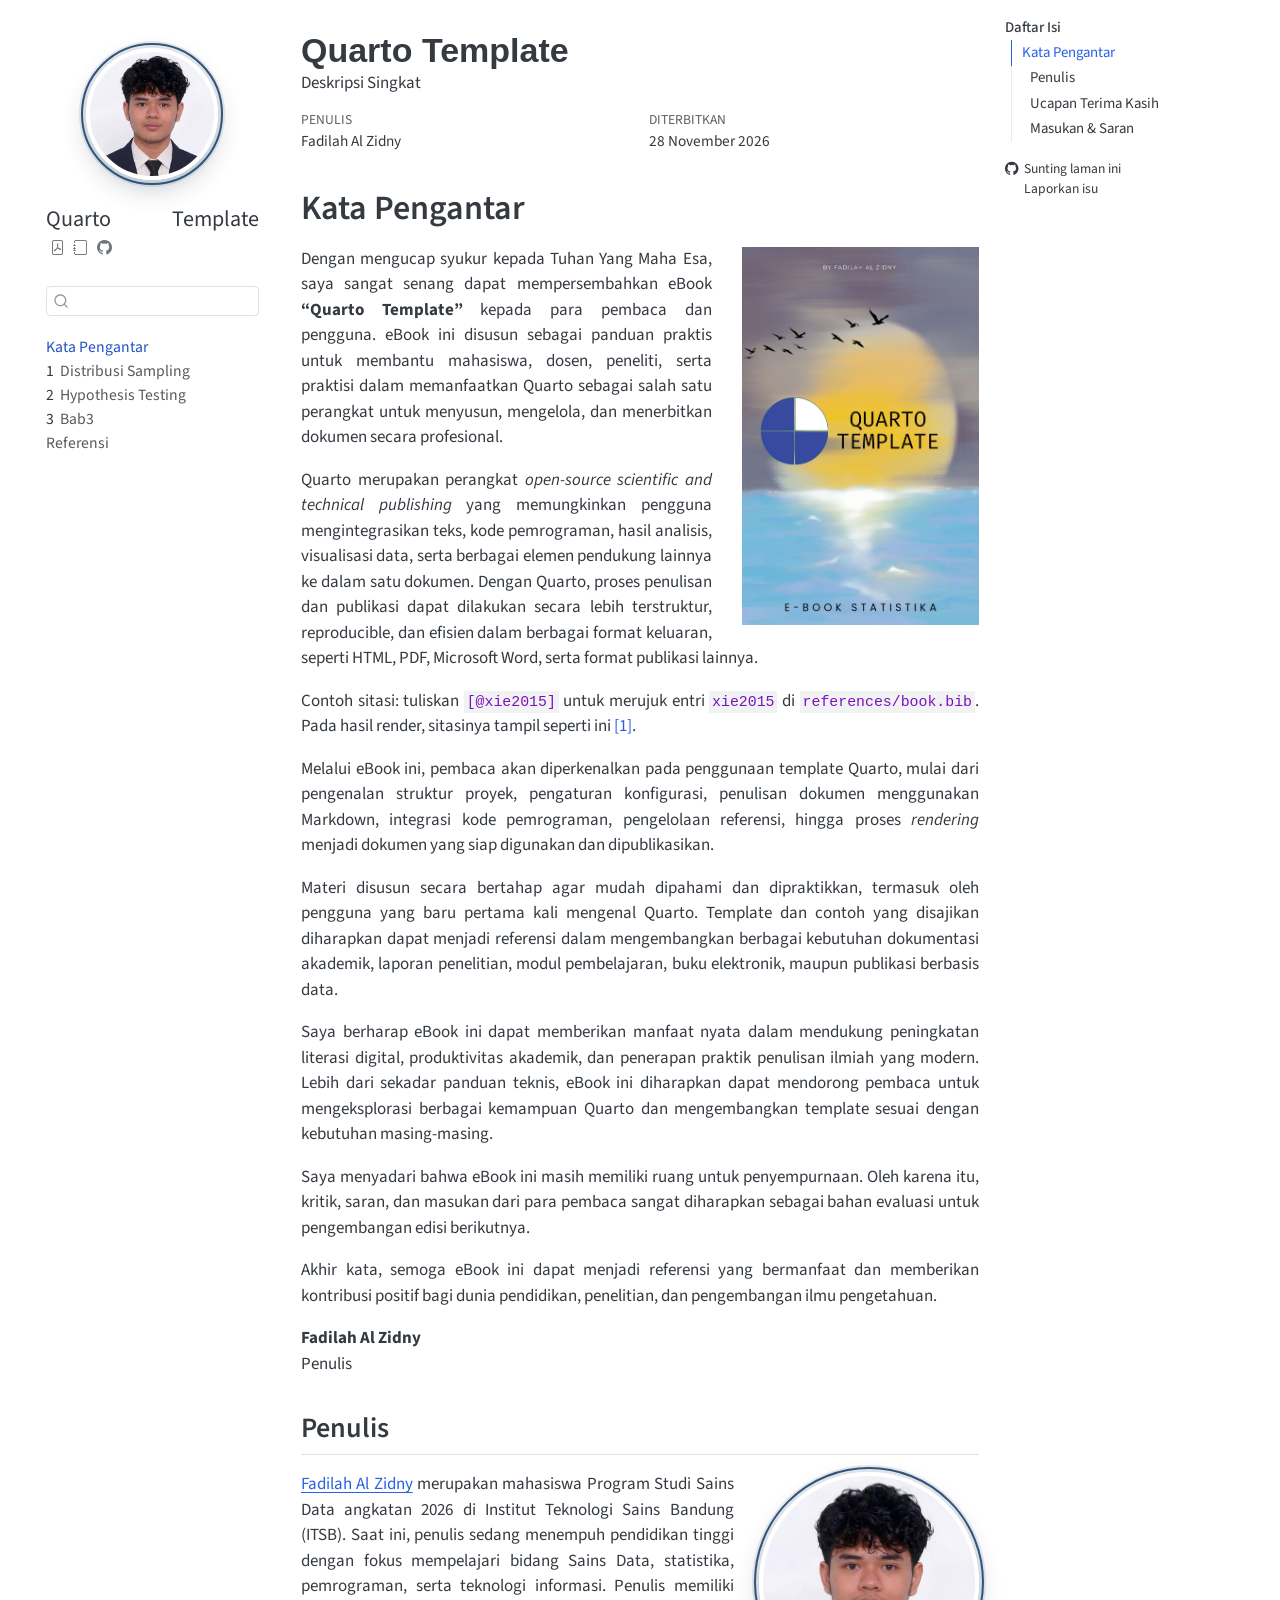
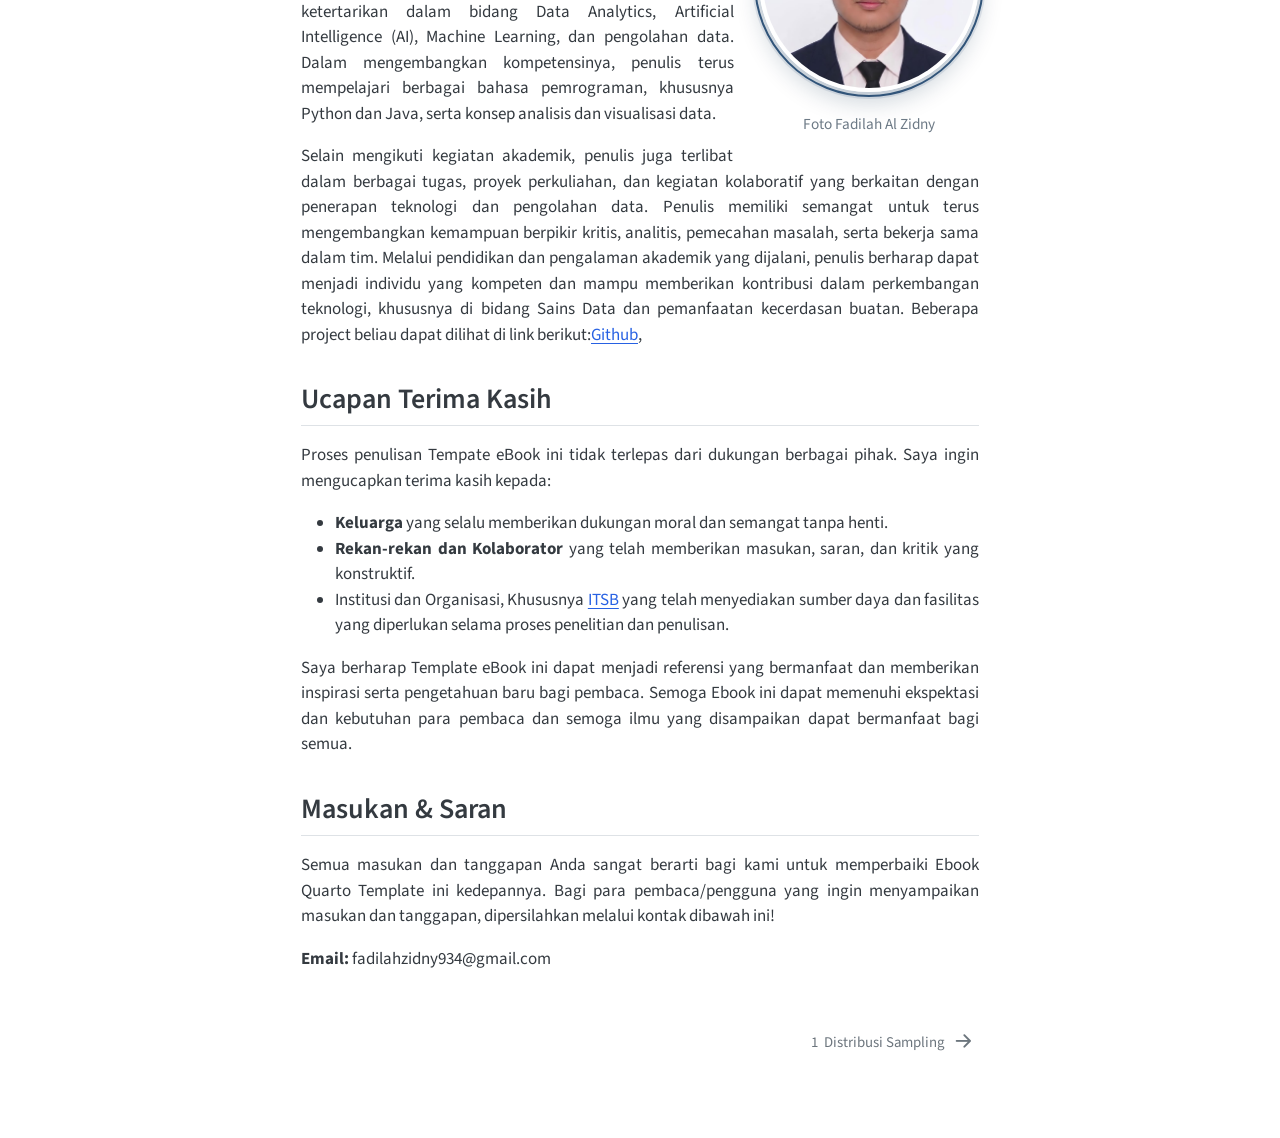
==== commit 4a71f5d3: "Fix missing images" ====
--- a/docs/index.html
+++ b/docs/index.html
@@ -7,7 +7,7 @@
 <meta name="viewport" content="width=device-width, initial-scale=1.0, user-scalable=yes">
 
 <meta name="author" content="Fadilah Al Zidny">
-<meta name="dcterms.date" content="2026-11-27">
+<meta name="dcterms.date" content="2026-11-28">
 <meta name="description" content="Deskripsi Singkat">
 
 <title>Quarto Template</title>
@@ -220,7 +220,7 @@
     <div>
     <div class="quarto-title-meta-heading">Diterbitkan</div>
     <div class="quarto-title-meta-contents">
-      <p class="date">27 November 2026</p>
+      <p class="date">28 November 2026</p>
     </div>
   </div>
   
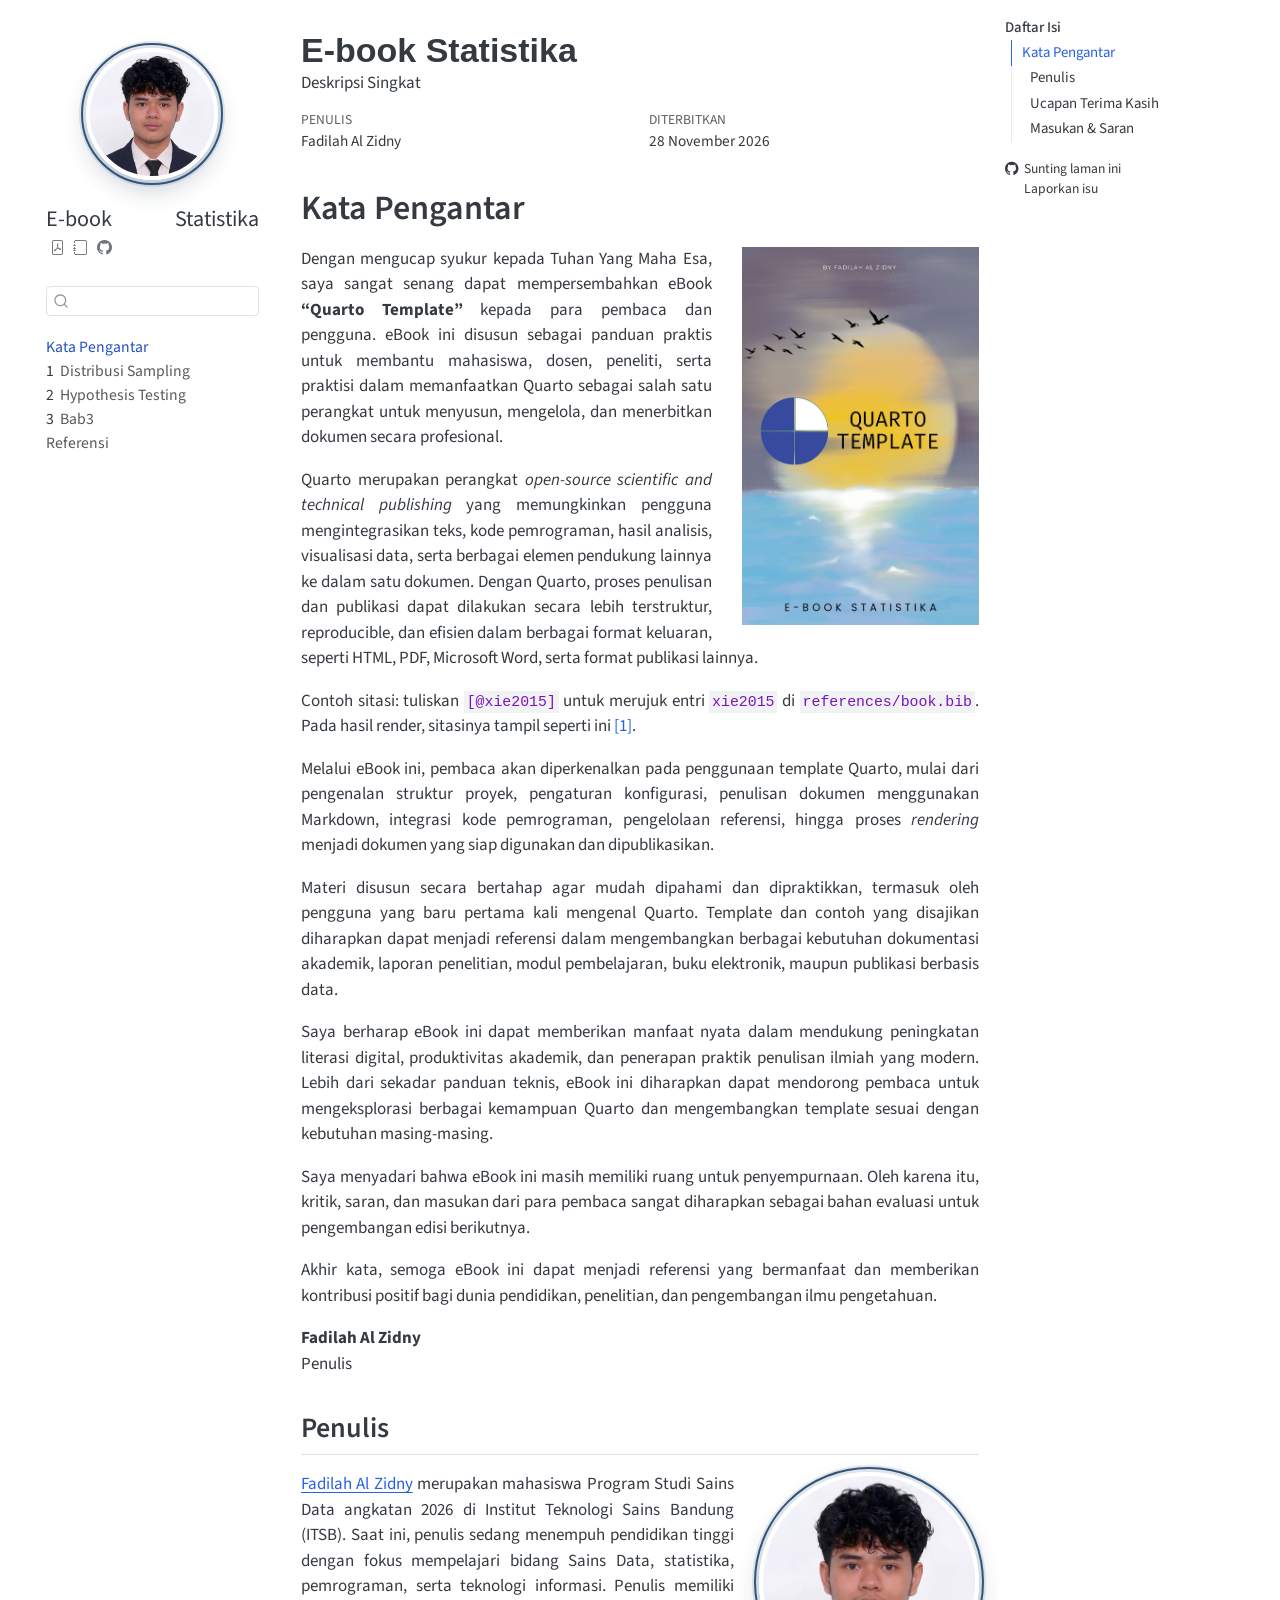
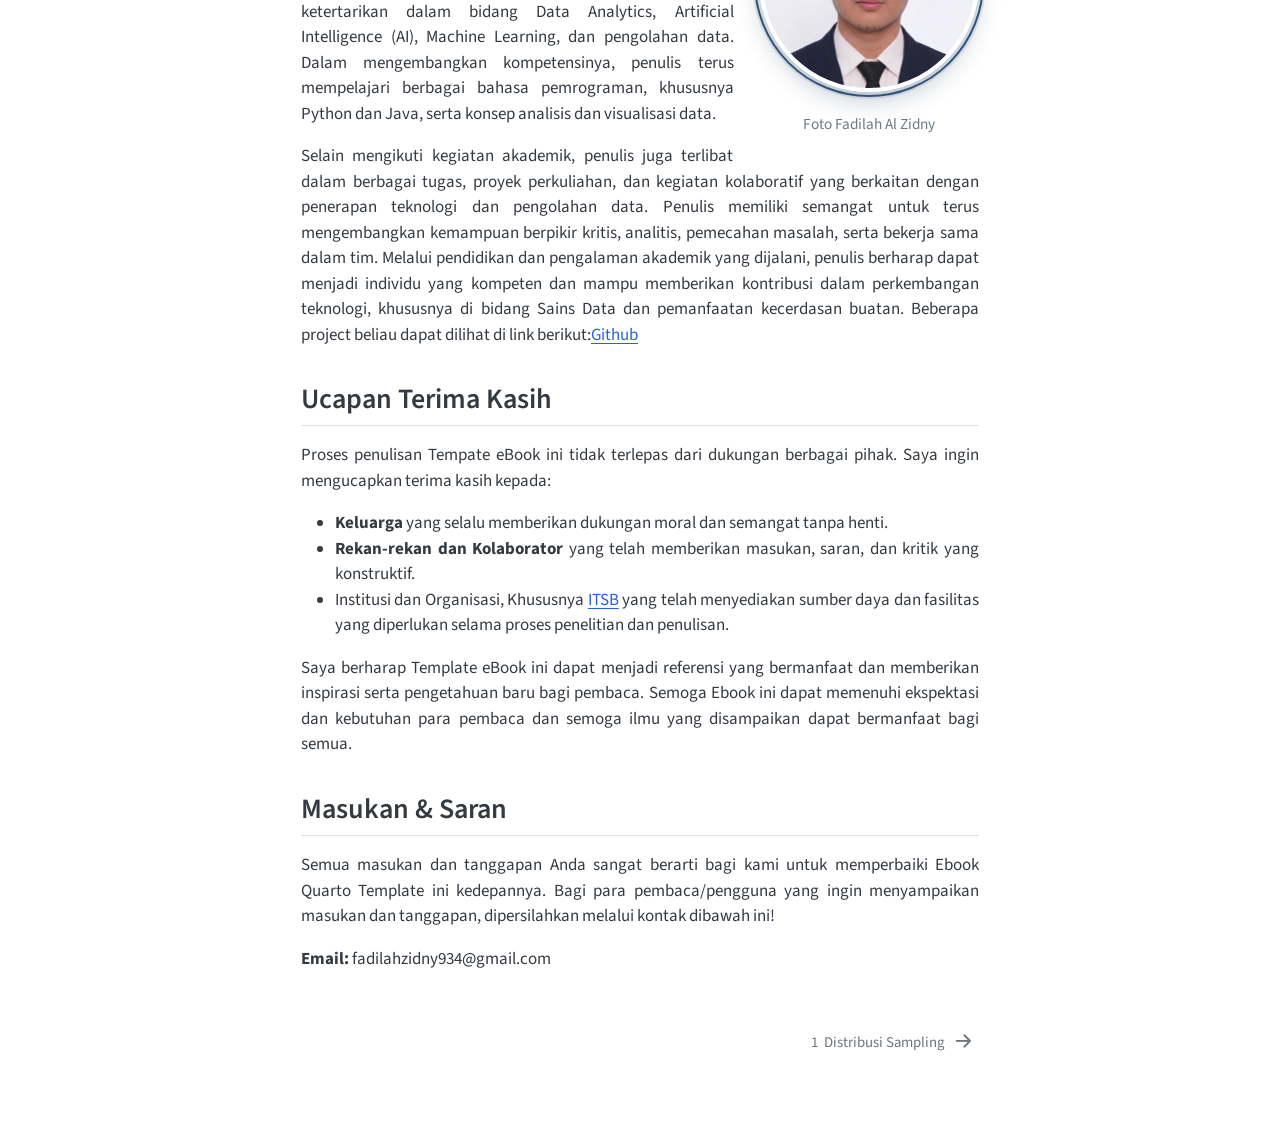
==== commit 4caa493c: "Update Quarto" ====
--- a/docs/index.html
+++ b/docs/index.html
@@ -10,7 +10,7 @@
 <meta name="dcterms.date" content="2026-11-28">
 <meta name="description" content="Deskripsi Singkat">
 
-<title>Quarto Template</title>
+<title>E-book Statistika</title>
 <style>
 /* Default styles provided by pandoc.
 ** See https://pandoc.org/MANUAL.html#variables-for-html for config info.
@@ -129,9 +129,9 @@
   <nav id="quarto-sidebar" class="sidebar collapse collapse-horizontal quarto-sidebar-collapse-item sidebar-navigation floating overflow-auto" aria-label="Situs web">
     <div class="pt-lg-2 mt-2 text-left sidebar-header">
     <div class="sidebar-title mb-0 py-0">
-      <a href="./">Quarto Template</a> 
+      <a href="./">E-book Statistika</a> 
         <div class="sidebar-tools-main tools-wide">
-    <a href="./Quarto-Template.pdf" title="Pratinjau PDF" class="quarto-navigation-tool px-1" aria-label="Pratinjau PDF"><i class="bi bi-file-pdf"></i></a>
+    <a href="./E-book Statistika.pdf" title="Pratinjau PDF" class="quarto-navigation-tool px-1" aria-label="Pratinjau PDF"><i class="bi bi-file-pdf"></i></a>
     <a href="./epub-reader.html" title="Pratinjau EPUB" class="quarto-navigation-tool px-1" aria-label="Pratinjau EPUB"><i class="bi bi-journal"></i></a>
     <a href="https://github.com/Fazqyyy/E-Book-Statistika" title="Kode Sumber" class="quarto-navigation-tool px-1" aria-label="Kode Sumber"><i class="bi bi-github"></i></a>
 </div>
@@ -198,7 +198,7 @@
 
 <header id="title-block-header" class="quarto-title-block default">
 <div class="quarto-title">
-<h1 class="title">Quarto Template</h1>
+<h1 class="title">E-book Statistika</h1>
 </div>
 
 <div>
@@ -234,7 +234,7 @@
 
 
 <section id="kata-pengantar" class="level1 unnumbered">
-<h1 class="unnumbered">Kata Pengantar</h1><p><img src="images\cover_book.png" title="Quarto Template" class="quarto-cover-image nolightbox img-fluid"></p>
+<h1 class="unnumbered">Kata Pengantar</h1><p><img src="images\cover_book.png" title="E-book Statistika" class="quarto-cover-image nolightbox img-fluid"></p>
 <p>Dengan mengucap syukur kepada Tuhan Yang Maha Esa, saya sangat senang dapat mempersembahkan eBook <strong>“Quarto Template”</strong> kepada para pembaca dan pengguna. eBook ini disusun sebagai panduan praktis untuk membantu mahasiswa, dosen, peneliti, serta praktisi dalam memanfaatkan Quarto sebagai salah satu perangkat untuk menyusun, mengelola, dan menerbitkan dokumen secara profesional.</p>
 <p>Quarto merupakan perangkat <em>open-source scientific and technical publishing</em> yang memungkinkan pengguna mengintegrasikan teks, kode pemrograman, hasil analisis, visualisasi data, serta berbagai elemen pendukung lainnya ke dalam satu dokumen. Dengan Quarto, proses penulisan dan publikasi dapat dilakukan secara lebih terstruktur, reproducible, dan efisien dalam berbagai format keluaran, seperti HTML, PDF, Microsoft Word, serta format publikasi lainnya.</p>
 <p>Contoh sitasi: tuliskan <code>[@xie2015]</code> untuk merujuk entri <code>xie2015</code> di <code>references/book.bib</code>. Pada hasil render, sitasinya tampil seperti ini <span class="citation" data-cites="xie2015"><a href="references/referensi.html#ref-xie2015" role="doc-biblioref">[1]</a></span>.</p>
@@ -254,7 +254,7 @@
 </figure>
 </div>
 <p><strong><a href="https://www.linkedin.com/in/fadilah-al-zidny-2a9a27433">Fadilah Al Zidny</a></strong> merupakan mahasiswa Program Studi Sains Data angkatan 2026 di Institut Teknologi Sains Bandung (ITSB). Saat ini, penulis sedang menempuh pendidikan tinggi dengan fokus mempelajari bidang Sains Data, statistika, pemrograman, serta teknologi informasi. Penulis memiliki ketertarikan dalam bidang Data Analytics, Artificial Intelligence (AI), Machine Learning, dan pengolahan data. Dalam mengembangkan kompetensinya, penulis terus mempelajari berbagai bahasa pemrograman, khususnya Python dan Java, serta konsep analisis dan visualisasi data.</p>
-<p>Selain mengikuti kegiatan akademik, penulis juga terlibat dalam berbagai tugas, proyek perkuliahan, dan kegiatan kolaboratif yang berkaitan dengan penerapan teknologi dan pengolahan data. Penulis memiliki semangat untuk terus mengembangkan kemampuan berpikir kritis, analitis, pemecahan masalah, serta bekerja sama dalam tim. Melalui pendidikan dan pengalaman akademik yang dijalani, penulis berharap dapat menjadi individu yang kompeten dan mampu memberikan kontribusi dalam perkembangan teknologi, khususnya di bidang Sains Data dan pemanfaatan kecerdasan buatan. Beberapa project beliau dapat dilihat di link berikut:<a href="&quot;https://github.com/Fazqyyy&quot;">Github</a>,</p>
+<p>Selain mengikuti kegiatan akademik, penulis juga terlibat dalam berbagai tugas, proyek perkuliahan, dan kegiatan kolaboratif yang berkaitan dengan penerapan teknologi dan pengolahan data. Penulis memiliki semangat untuk terus mengembangkan kemampuan berpikir kritis, analitis, pemecahan masalah, serta bekerja sama dalam tim. Melalui pendidikan dan pengalaman akademik yang dijalani, penulis berharap dapat menjadi individu yang kompeten dan mampu memberikan kontribusi dalam perkembangan teknologi, khususnya di bidang Sains Data dan pemanfaatan kecerdasan buatan. Beberapa project beliau dapat dilihat di link berikut:<a href="https://github.com/Fazqyyy?tab=repositories">Github</a></p>
 </section>
 <section id="ucapan-terima-kasih" class="level2">
 <h2 class="anchored" data-anchor-id="ucapan-terima-kasih">Ucapan Terima Kasih</h2>
--- a/docs/assets/style.css
+++ b/docs/assets/style.css
@@ -58,26 +58,63 @@
     text-decoration: none;
 }
 
+
 /* Tables */
 
-td, tr, th {
-    color:white !important;
-    background-color: transparent !important;
+:root {
+    --tbl-main:   #3f2d7a;   /* warna header & border */
+    --tbl-dark:   #2a1d57;   /* garis bawah header */
+    --tbl-stripe: #f3f1f9;   /* baris selang-seling */
+    --tbl-hover:  #ddd7ee;   /* baris saat disorot */
+    --tbl-line:   #e3dff0;   /* garis antar baris */
 }
 
 table {
-    border-radius: 10px 10px 10px 10px;
-    color:white !important;
-    background-color: rgb(78, 92, 104) !important;
-    padding: 6px 13px;
-    border: 1px solid #f0f0f0;
-}
-
+    width: 100%;
+    border-collapse: separate;
+    border-spacing: 0;
+    border: 1px solid var(--tbl-main);
+    border-radius: 10px;
+    overflow: hidden;
+    background-color: #ffffff !important;
+    color: #222222 !important;
+    margin: 1rem 0;
+}
+
+th {
+    background-color: var(--tbl-main) !important;
+    color: #ffffff !important;
+    font-weight: bold;
+    text-align: left;
+    padding: 10px 14px;
+    border-bottom: 2px solid var(--tbl-dark);
+}
+
+td {
+    background-color: #ffffff !important;
+    color: #222222 !important;
+    padding: 8px 14px;
+    border-bottom: 1px solid var(--tbl-line);
+}
+
+tbody tr:nth-child(even) td {
+    background-color: var(--tbl-stripe) !important;
+}
+
+tbody tr:hover td {
+    background-color: var(--tbl-hover) !important;
+}
+
+tbody tr:last-child td {
+    border-bottom: none;
+}
 
 caption {
-    color:black;
-}
-
+    color: #333333;
+    font-style: italic;
+    padding: 6px 0;
+    caption-side: bottom;
+}
 
 /* source code copy button */
 .copy {
